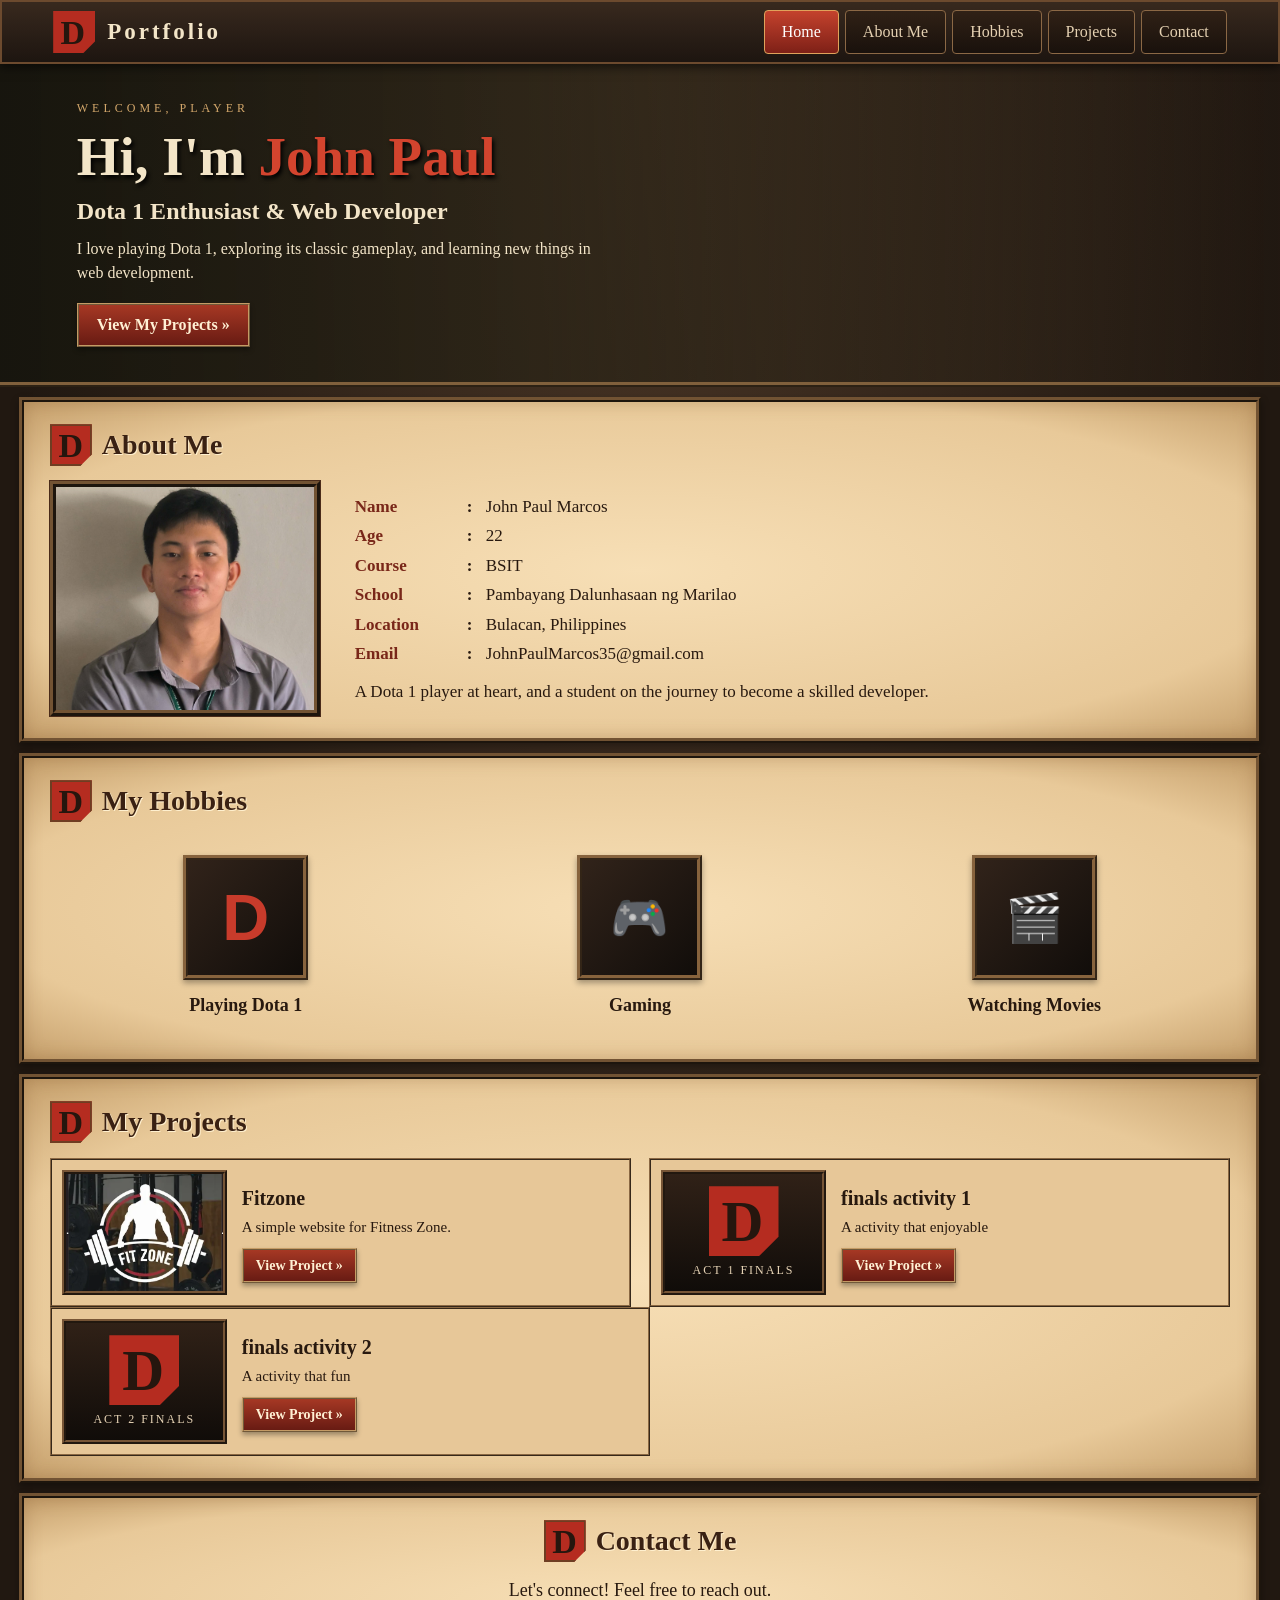
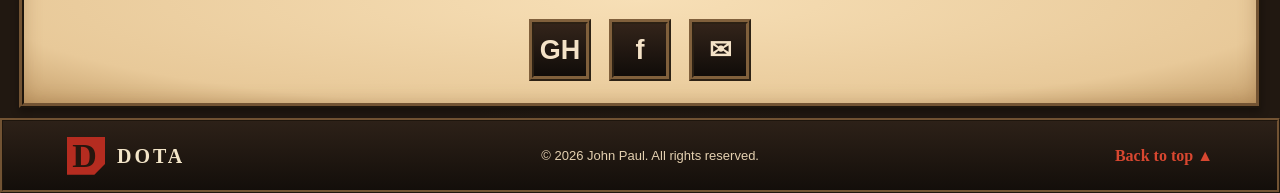
==== index.html @ 321bc125 "Add portfolio and project folders" ====
<!DOCTYPE html>
<html lang="en">
<head>
  <meta charset="UTF-8">
  <meta name="viewport" content="width=device-width, initial-scale=1.0">
  <title>John Paul Portfolio</title>
  <link rel="stylesheet" href="style.css">
  <script src="script.js" defer></script>
</head>
<body>

  <!-- Navigation -->
  <header class="navbar" id="home">
    <a href="#home" class="brand">
      <span class="dota-logo">D</span>
      <span>Portfolio</span>
    </a>

    <button class="menu-toggle" id="menu-toggle"
      aria-label="Open navigation" aria-expanded="false">
      ☰
    </button>

    <nav class="nav-links" id="nav-links">
      <a href="#home" class="active">Home</a>
      <a href="#about">About Me</a>
      <a href="#hobbies">Hobbies</a>
      <a href="#projects">Projects</a>
      <a href="#contact">Contact</a>
    </nav>
  </header>

  <!-- Home -->
  <section class="hero">
    <div class="hero-content">
      <p class="hero-label">WELCOME, PLAYER</p>
      <h1>Hi, I'm <span>John Paul</span></h1>
      <h2>Dota 1 Enthusiast &amp; Web Developer</h2>
      <p>
        I love playing Dota 1, exploring its classic gameplay,
        and learning new things in web development.
      </p>
      <a href="#projects" class="fantasy-button">
        View My Projects »
      </a>
    </div>
  </section>

  <!-- About Me -->
  <section class="about panel" id="about">
    <div class="section-title">
      <span class="title-icon">D</span>
      <h2>About Me</h2>
    </div>

    <div class="about-content">
      <img
        class="profile-photo"
        src="asd.jpg"
        alt="John Paul's profile picture"
        onerror="this.style.display='none';document.getElementById('photo-fallback').style.display='flex'"
      >

      <div class="photo-fallback" id="photo-fallback">
        Add Your Photo
      </div>

      <div class="personal-info">
        <p><strong>Name</strong><span>:</span> John Paul Marcos</p>
        <p><strong>Age</strong><span>:</span> 22</p>
        <p><strong>Course</strong><span>:</span> BSIT</p>
        <p><strong>School</strong><span>:</span>Pambayang Dalunhasaan ng Marilao</p>
        <p><strong>Location</strong><span>:</span> Bulacan, Philippines</p>
        <p><strong>Email</strong><span>:</span>JohnPaulMarcos35@gmail.com</p>

        <p class="about-description">
          A Dota 1 player at heart, and a student on the journey
          to become a skilled developer.
        </p>
      </div>
    </div>
  </section>

  <!-- Hobbies -->
  <section class="hobbies panel" id="hobbies">
    <div class="section-title">
      <span class="title-icon">D</span>
      <h2>My Hobbies</h2>
    </div>

    <div class="hobby-grid">
      <article class="hobby-card">
        <div class="hobby-icon dota-icon">D</div>
        <h3>Playing Dota 1</h3>
      </article>

      <article class="hobby-card">
        <div class="hobby-icon">🎮</div>
        <h3>Gaming</h3>
      </article>

      <article class="hobby-card">
        <div class="hobby-icon">🎬</div>
        <h3>Watching Movies</h3>
      </article>
    </div>
  </section>

  <!-- Projects -->
  <section class="projects panel" id="projects">
    <div class="section-title">
      <span class="title-icon">D</span>
      <h2>My Projects</h2>
    </div>

    <div class="project-grid">
      <article class="project-card">
        <img
          src="proje/Marcos/Screenshot 2026-10-24 061019.png"
          alt="Login System project preview"
          onerror="this.style.display='none';this.nextElementSibling.style.display='flex'"
        >
        <div class="project-placeholder">ACT2</div>

        
<div class="project-details">
  <h3>Fitzone</h3>
  <p>A simple website for Fitness Zone.</p>

  <a
    href="file:///C:/Users/Johpaul/Downloads/Marcos-20261008T155714Z-1-001/Marcos/home.html"
    target="_blank"
    class="project-button"
  >
    View Project »
  </a>
</div>

      </article>

      <article class="project-card">
        <div class="project-art">
          <span class="dota-logo">D</span>
          <span>ACT 1 FINALS</span>
        </div>

        <div class="project-details">
          <h3>finals activity 1</h3>
          <p>A activity that enjoyable</p>
          <a href="file:///F:/portfolio/proje/Marcos_finals_act1/index.html" class="project-button">
            View Project »
          </a>
        </div>
      </article>
    </div>

      <article class="project-card">
        <div class="project-art">
          <span class="dota-logo">D</span>
          <span>ACT 2 FINALS</span>
        </div>

        <div class="project-details">
          <h3>finals activity 2</h3>
          <p>A activity that fun</p>
          <a href="file:///F:/portfolio/proje/MARCOS_FINALS_ACT2-20261008T155934Z-1-001/MARCOS_FINALS_ACT2/index.html" class="project-button">
            View Project »
          </a>
        </div>
      </article>
    </div>
  </section>

  <!-- Contact -->
  <section class="contact panel" id="contact">
    <div class="section-title">
      <span class="title-icon">D</span>
      <h2>Contact Me</h2>
    </div>

    <p>Let's connect! Feel free to reach out.</p>

    <div class="contact-links">
      <a href="https://github.com/" target="_blank"
         rel="noopener noreferrer" aria-label="GitHub">GH</a>

      <a href="https://facebook.com/" target="_blank"
         rel="noopener noreferrer" aria-label="Facebook">f</a>

      <a href="mailto:your-email@gmail.com"
         aria-label="Send email">✉</a>
    </div>
  </section>

  <!-- Footer -->
  <footer class="footer">
    <a href="#home" class="brand">
      <span class="dota-logo">D</span>
      <span>DOTA</span>
    </a>

    <p>© <span id="year"></span> John Paul. All rights reserved.</p>

    <a href="#home" class="back-top">Back to top ▲</a>
  </footer>

</body>
</html>
---- style.css ----
:root {
  --dark: #211811;
  --dark-panel: #302218;
  --parchment: #ead0a0;
  --parchment-light: #f4dfb8;
  --red: #b52c20;
  --red-dark: #792016;
  --text: #28190f;
  --cream-text: #f3e5c8;
}

* {
  margin: 0;
  padding: 0;
  box-sizing: border-box;
  scroll-behavior: smooth;
}

body {
  font-family: Georgia, "Times New Roman", serif;
  color: var(--text);
  background: #211811;
  background-image:
    radial-gradient(ellipse at top, #493525, transparent 70%);
  line-height: 1.5;
}

a {
  color: inherit;
  text-decoration: none;
}

button {
  font: inherit;
}

/* NAVIGATION */

.navbar {
  min-height: 62px;
  padding: 8px 4%;
  display: flex;
  justify-content: space-between;
  align-items: center;
  gap: 20px;
  background: linear-gradient(#38291e, #1d1510);
  border: 2px solid #6c4a2e;
  box-shadow: 0 3px 10px #0009;
  position: sticky;
  top: 0;
  z-index: 100;
}

.brand {
  display: inline-flex;
  align-items: center;
  gap: 12px;
  color: var(--cream-text);
  font-size: 23px;
  letter-spacing: 3px;
  font-weight: bold;
  white-space: nowrap;
}

.dota-logo,
.title-icon {
  width: 42px;
  height: 42px;
  display: inline-flex;
  align-items: center;
  justify-content: center;
  flex-shrink: 0;
  background: var(--red);
  color: #26160e;
  font-size: 34px;
  font-weight: bold;
  clip-path: polygon(0 0, 100% 0, 100% 72%, 72% 100%, 0 100%);
}

.nav-links {
  display: flex;
  gap: 6px;
}

.nav-links a {
  padding: 9px 17px;
  color: #e5d1b2;
  border: 1px solid #8b6845;
  border-radius: 4px;
  background: linear-gradient(#302116, #19110c);
  transition: 0.2s;
}

.nav-links a:hover,
.nav-links a.active {
  color: white;
  background: linear-gradient(#c4422d, #7e2017);
  border-color: #e0a25b;
}

.menu-toggle {
  display: none;
  color: var(--cream-text);
  background: var(--red-dark);
  border: 1px solid #b78c5a;
  padding: 7px 12px;
  border-radius: 4px;
  cursor: pointer;
}

/* HOME BANNER */

.hero {
  min-height: 295px;
  display: flex;
  align-items: center;
  padding: 35px 6%;
  color: var(--cream-text);
  background:
    linear-gradient(90deg, #16150de8 0%, #292316c7 42%, #21181122 100%),
    url("https://cdn.cloudflare.steamstatic.com/steam/apps/570/header.jpg")
    center 40% / cover no-repeat;
  border-bottom: 5px ridge #80603c;
  position: relative;
}

.hero-content {
  max-width: 620px;
}

.hero-label {
  color: #d3a76b;
  font-size: 12px;
  letter-spacing: 4px;
  margin-bottom: 8px;
}

.hero h1 {
  font-size: clamp(36px, 5vw, 55px);
  line-height: 1.15;
  margin-bottom: 5px;
  text-shadow: 2px 3px 4px #000;
}

.hero h1 span {
  color: #d3442e;
}

.hero h2 {
  font-size: clamp(17px, 2.3vw, 24px);
  margin-bottom: 8px;
}

.hero-content > p:not(.hero-label) {
  max-width: 530px;
  font-size: 16px;
  margin-bottom: 18px;
}

.fantasy-button,
.project-button {
  display: inline-block;
  color: #fff0d4;
  background: linear-gradient(#a63824, #681b13);
  border: 2px ridge #c49b65;
  padding: 8px 18px;
  font-weight: bold;
  box-shadow: 0 3px 5px #0005;
  transition: 0.2s;
}

.fantasy-button:hover,
.project-button:hover {
  background: linear-gradient(#ce5032, #8b261a);
  transform: translateY(-2px);
}

/* COMMON PANELS */

.panel {
  margin: 10px 1.5%;
  padding: 22px 2%;
  background:
    radial-gradient(ellipse at center, #f7dfb6 0%, #e8c999 75%, #c6a06c 100%);
  border: 5px ridge #725333;
  box-shadow: inset 0 0 18px #7d542c55, 0 4px 8px #0005;
  position: relative;
  scroll-margin-top: 80px;
}

.section-title {
  display: flex;
  align-items: center;
  gap: 10px;
  margin-bottom: 15px;
}

.title-icon {
  width: 42px;
  height: 42px;
  border: 2px solid #6e3d22;
}

.section-title h2 {
  font-size: 28px;
  color: #3a2113;
  text-shadow: 1px 1px #fff0cf;
}

/* ABOUT ME */

.about-content {
  display: grid;
  grid-template-columns: 270px minmax(0, 1fr);
  align-items: center;
  gap: 35px;
}

.profile-photo,
.photo-fallback {
  width: 100%;
  height: 235px;
  object-fit: cover;
  border: 6px ridge #725333;
  outline: 1px solid #4a2b19;
  background: #3b2b1d;
}

.photo-fallback {
  display: none;
  align-items: center;
  justify-content: center;
  color: var(--cream-text);
  text-align: center;
}

.personal-info {
  min-width: 0;
}

.personal-info > p:not(.about-description) {
  display: grid;
  grid-template-columns: 105px 12px minmax(0, 1fr);
  gap: 7px;
  align-items: start;
  margin-bottom: 4px;
  font-size: 17px;
}

.personal-info strong {
  color: #792719;
}

.personal-info p span {
  font-weight: bold;
}

.personal-info .about-description {
  margin-top: 12px;
  font-size: 17px;
}

/* HOBBIES */

.hobby-grid {
  display: grid;
  grid-template-columns: repeat(3, minmax(0, 1fr));
  gap: 22px;
  padding: 8px 10px;
}

.hobby-card {
  text-align: center;
  padding: 10px;
}

.hobby-icon {
  width: 125px;
  height: 125px;
  max-width: 100%;
  margin: 0 auto 12px;
  display: flex;
  justify-content: center;
  align-items: center;
  background: linear-gradient(135deg, #31231a, #110d0a);
  border: 5px ridge #87633d;
  box-shadow: 0 3px 6px #0005;
  color: #e6d8c5;
  font-family: Arial, sans-serif;
  font-size: 47px;
}

.hobby-icon.dota-icon {
  color: #c83b2b;
  font-size: 65px;
  font-weight: bold;
}

.hobby-card h3 {
  font-size: 18px;
}

/* PROJECTS */

.project-grid {
  display: grid;
  grid-template-columns: repeat(2, minmax(0, 1fr));
  gap: 18px;
}


.project-card {
  display: grid;
  grid-template-columns: 165px minmax(0, 1fr);
  align-items: center;
  gap: 15px;
  padding: 10px;
  border: 2px ridge #8a6843;
  background: #e7c798;

  /* Bawasan ang laki */
  max-width: 600px;
  width: 100%;
}

.project-card > img,
.project-placeholder,
.project-art {
  width: 100%;
  height: 125px;
  object-fit: cover;
  border: 4px ridge #775536;
}

.project-placeholder {
  display: none;
  align-items: center;
  justify-content: center;
  text-align: center;
  background: #35251b;
  color: #e5cba2;
  font-size: 12px;
  font-weight: bold;
}

.project-art {
  display: flex;
  flex-direction: column;
  align-items: center;
  justify-content: center;
  gap: 5px;
  background: linear-gradient(#302117, #100c09);
  color: #e7d4b6;
  font-size: 12px;
  letter-spacing: 2px;
}

.project-art .dota-logo {
  width: 70px;
  height: 70px;
  font-size: 58px;
}

.project-details {
  min-width: 0;
}

.project-details h3 {
  font-size: 20px;
  margin-bottom: 4px;
}

.project-details p {
  font-size: 15px;
  line-height: 1.4;
  margin-bottom: 10px;
}

.project-button {
  padding: 5px 12px;
  font-size: 14px;
}

/* CONTACT */

.contact {
  text-align: center;
}

.contact .section-title {
  justify-content: center;
}

.contact > p {
  font-size: 18px;
  margin-bottom: 15px;
}

.contact-links {
  display: flex;
  justify-content: center;
  gap: 18px;
}

.contact-links a {
  width: 62px;
  height: 62px;
  display: flex;
  justify-content: center;
  align-items: center;
  border: 5px ridge #80603c;
  background: linear-gradient(#33241a, #100c09);
  color: #f4e2c7;
  font-family: Arial, sans-serif;
  font-size: 27px;
  font-weight: bold;
  transition: 0.2s;
}

.contact-links a:hover {
  color: #e14b34;
  transform: translateY(-3px);
}

/* FOOTER */

.footer {
  min-height: 75px;
  padding: 14px 5%;
  display: flex;
  justify-content: space-between;
  align-items: center;
  flex-wrap: wrap;
  gap: 15px;
  background: linear-gradient(#2d2118, #130e0a);
  color: #e4d0b0;
  border: 3px ridge #725333;
}

.footer .brand {
  font-size: 20px;
}

.footer .dota-logo {
  width: 38px;
  height: 38px;
}

.footer p {
  font-family: Arial, sans-serif;
  font-size: 13px;
}

.back-top {
  color: #d84730;
  font-weight: bold;
}

/* TABLET */

@media (max-width: 950px) {
  .navbar {
    padding: 8px 3%;
  }

  .nav-links a {
    padding: 8px 10px;
    font-size: 14px;
  }

  .about-content {
    grid-template-columns: 220px minmax(0, 1fr);
    gap: 22px;
  }

  .project-grid {
    grid-template-columns: 1fr;
  }
}

/* MOBILE */

@media (max-width: 650px) {
  .navbar {
    flex-wrap: wrap;
    padding: 8px 4%;
  }

  .brand {
    font-size: 19px;
  }

  .menu-toggle {
    display: block;
  }

  .nav-links {
    display: none;
    width: 100%;
    flex-direction: column;
    gap: 5px;
    padding-top: 8px;
  }

  .nav-links.open {
    display: flex;
  }

  .nav-links a {
    text-align: center;
    padding: 10px;
  }

  .hero {
    min-height: 330px;
    padding: 35px 6%;
    background-position: 58% center;
  }

  .hero h1 {
    font-size: 37px;
  }

  .hero h2 {
    font-size: 18px;
  }

  .hero-content > p:not(.hero-label) {
    font-size: 14px;
  }

  .panel {
    margin: 8px 2%;
    padding: 17px 4%;
  }

  .section-title h2 {
    font-size: 24px;
  }

  .about-content {
    grid-template-columns: 1fr;
    gap: 18px;
  }

  .profile-photo,
  .photo-fallback {
    max-width: 280px;
    height: 245px;
    margin: auto;
  }

  .personal-info > p:not(.about-description) {
    grid-template-columns: 90px 8px minmax(0, 1fr);
    font-size: 14px;
    gap: 5px;
  }

  .personal-info .about-description {
    font-size: 15px;
  }

  .hobby-grid {
    grid-template-columns: repeat(3, minmax(0, 1fr));
    gap: 5px;
    padding: 0;
  }

  .hobby-icon {
    width: 80px;
    height: 80px;
    font-size: 32px;
  }

  .hobby-icon.dota-icon {
    font-size: 43px;
  }

  .hobby-card h3 {
    font-size: 13px;
    line-height: 1.3;
  }

  .project-card {
    grid-template-columns: 110px minmax(0, 1fr);
    gap: 10px;
    padding: 7px;
  }

  .project-card > img,
  .project-placeholder,
  .project-art {
    height: 110px;
  }

  .project-details h3 {
    font-size: 17px;
  }

  .project-details p {
    font-size: 13px;
  }

  .project-button {
    font-size: 12px;
    padding: 5px 7px;
  }

  .contact > p {
    font-size: 15px;
  }

  .contact-links a {
    width: 52px;
    height: 52px;
  }

  .footer {
    flex-direction: column;
    text-align: center;
  }
}
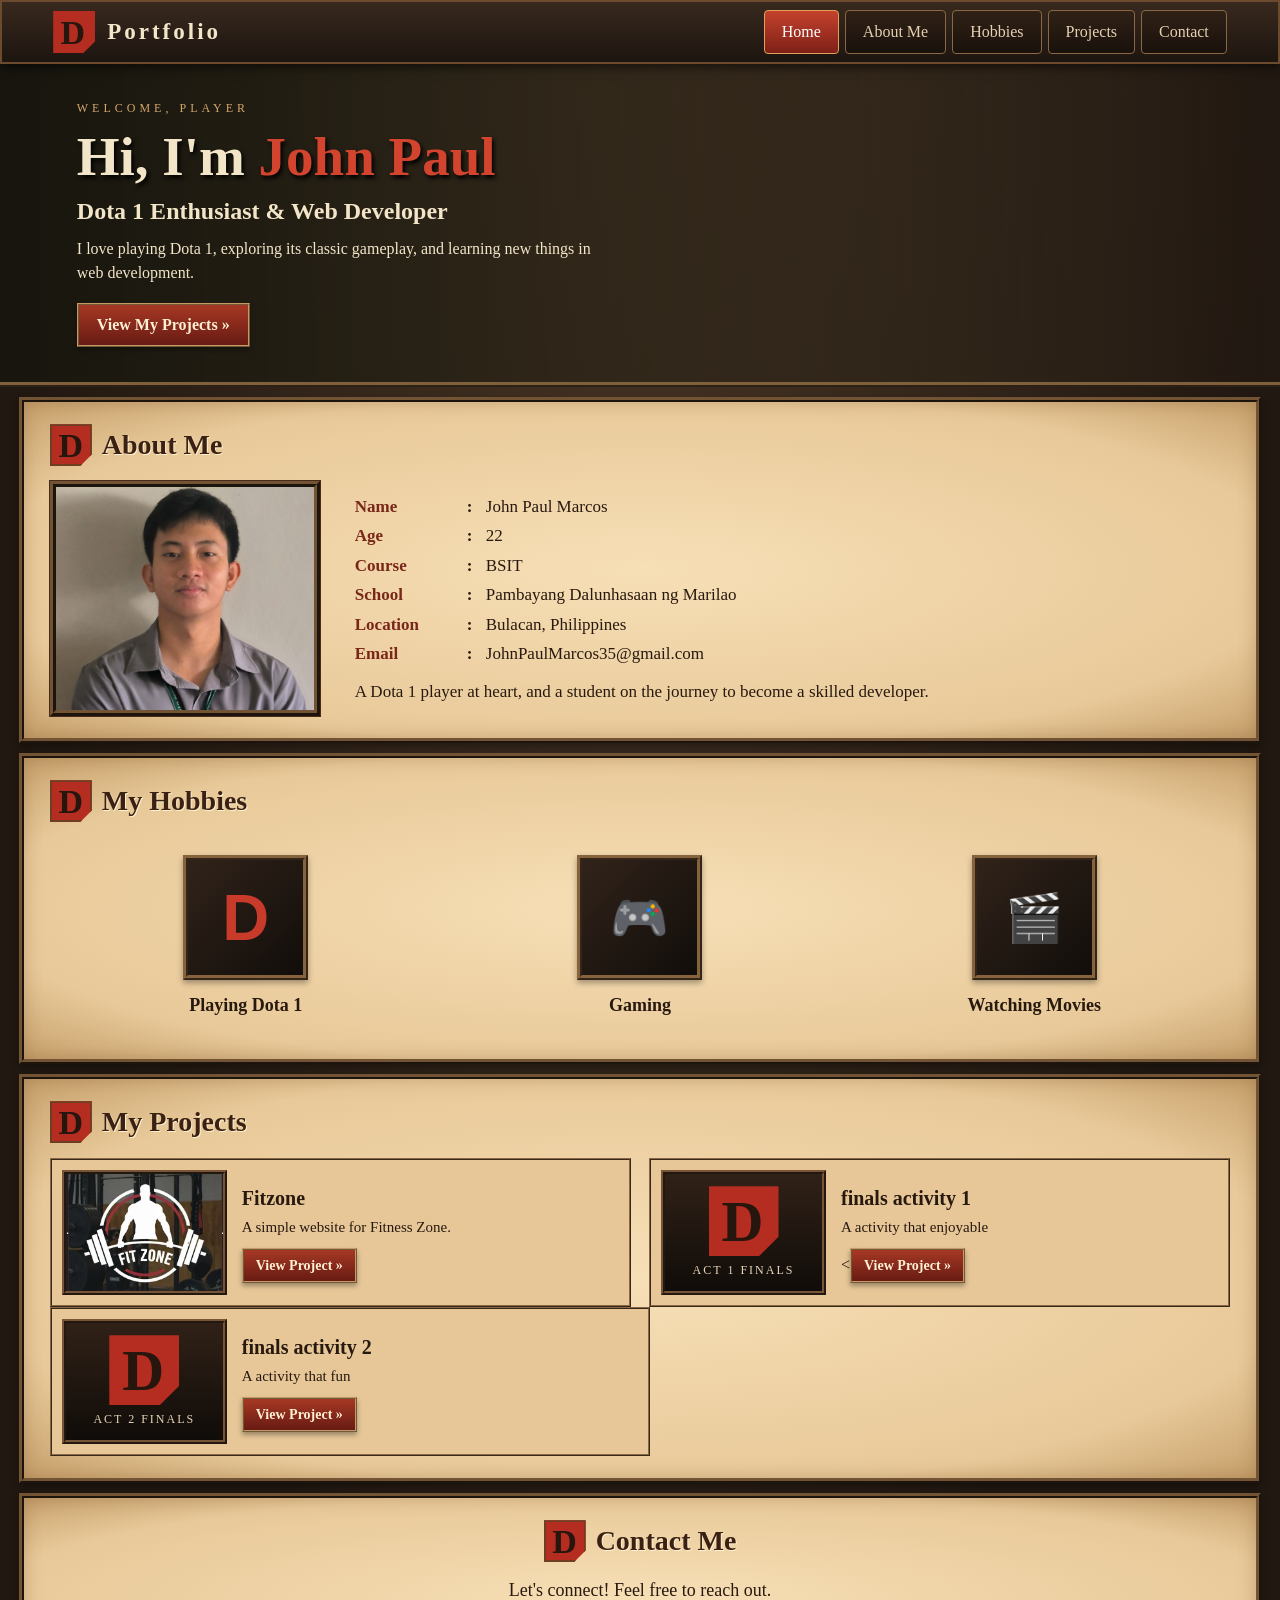
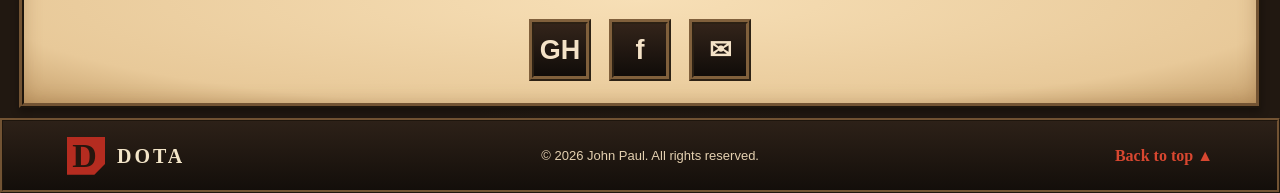
==== commit 6006a031: "Fix project links" ====
--- a/index.html
+++ b/index.html
@@ -129,7 +129,7 @@
   <p>A simple website for Fitness Zone.</p>
 
   <a
-    href="file:///C:/Users/Johpaul/Downloads/Marcos-20261008T155714Z-1-001/Marcos/home.html"
+    href="proje/Marcos/home.html"
     target="_blank"
     class="project-button"
   >
@@ -148,7 +148,7 @@
         <div class="project-details">
           <h3>finals activity 1</h3>
           <p>A activity that enjoyable</p>
-          <a href="file:///F:/portfolio/proje/Marcos_finals_act1/index.html" class="project-button">
+          <<a href="proje/Marcos_finals_act1/index.html" target="_blank" class="project-button">
             View Project »
           </a>
         </div>
@@ -164,7 +164,7 @@
         <div class="project-details">
           <h3>finals activity 2</h3>
           <p>A activity that fun</p>
-          <a href="file:///F:/portfolio/proje/MARCOS_FINALS_ACT2-20261008T155934Z-1-001/MARCOS_FINALS_ACT2/index.html" class="project-button">
+         <a href="proje/MARCOS_FINALS_ACT2-20261008T155934Z-1-001/MARCOS_FINALS_ACT2/index.html" target="_blank" class="project-button">
             View Project »
           </a>
         </div>
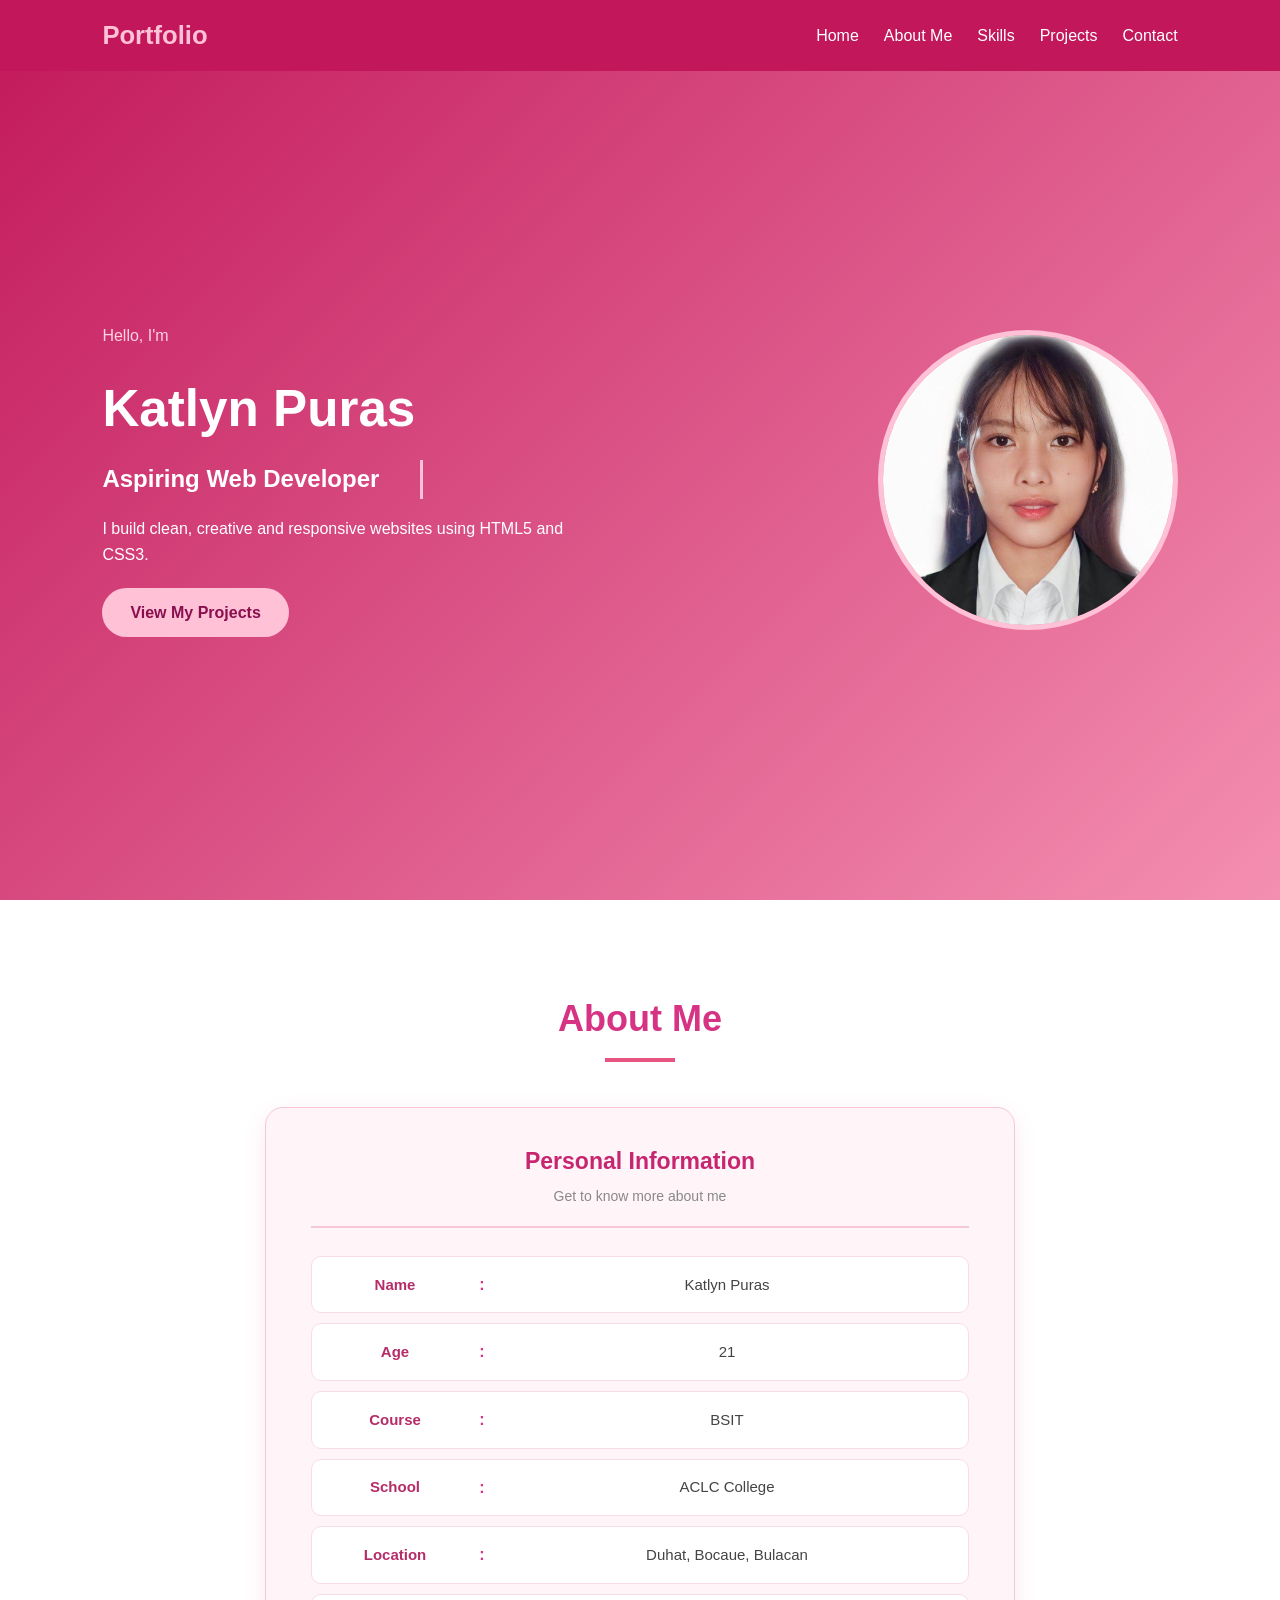
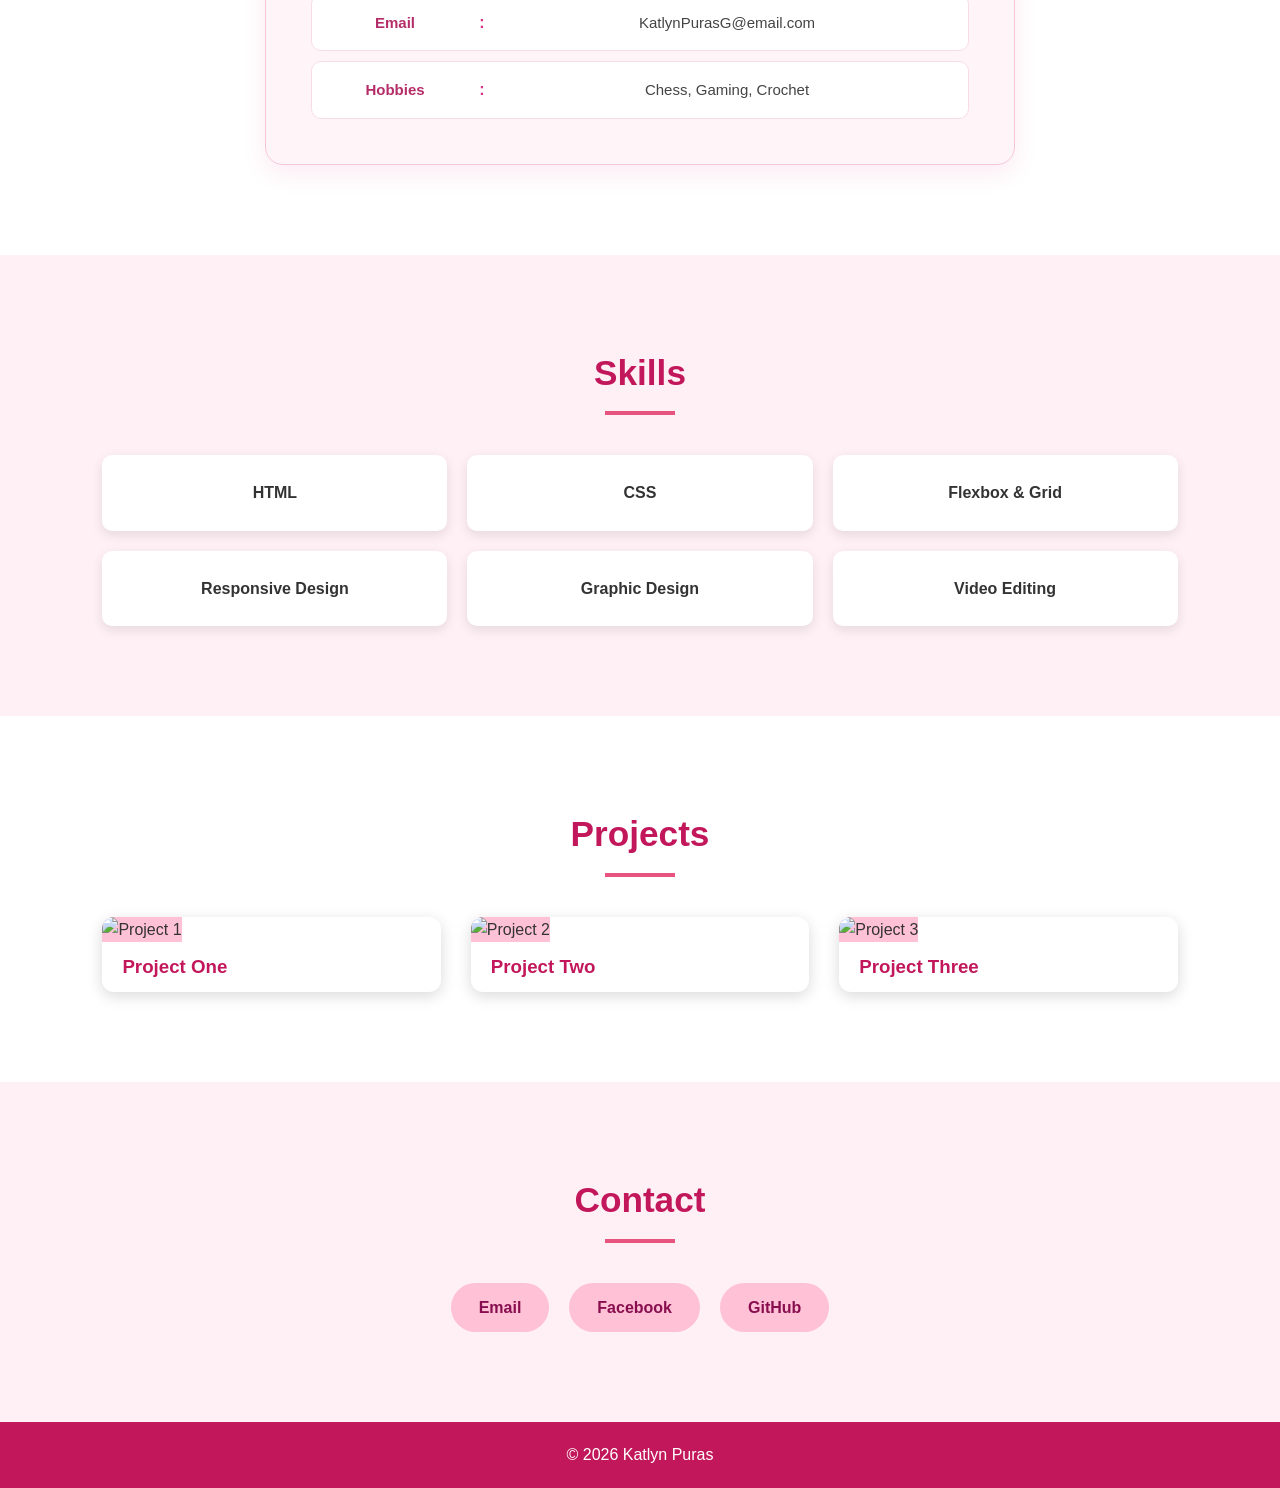
==== commit 08757395: "Update pink portfolio design" ====
--- a/index.html
+++ b/index.html
@@ -1,209 +1,137 @@
-
 <!DOCTYPE html>
 <html lang="en">
 <head>
   <meta charset="UTF-8">
   <meta name="viewport" content="width=device-width, initial-scale=1.0">
-  <title>John Paul Portfolio</title>
+  <title>Katlyn Puras | Portfolio</title>
   <link rel="stylesheet" href="style.css">
-  <script src="script.js" defer></script>
 </head>
 <body>
 
-  <!-- Navigation -->
-  <header class="navbar" id="home">
-    <a href="#home" class="brand">
-      <span class="dota-logo">D</span>
-      <span>Portfolio</span>
-    </a>
-
-    <button class="menu-toggle" id="menu-toggle"
-      aria-label="Open navigation" aria-expanded="false">
-      ☰
-    </button>
-
-    <nav class="nav-links" id="nav-links">
-      <a href="#home" class="active">Home</a>
-      <a href="#about">About Me</a>
-      <a href="#hobbies">Hobbies</a>
-      <a href="#projects">Projects</a>
-      <a href="#contact">Contact</a>
+  <header>
+    <nav class="navbar">
+      <a href="#home" class="logo">Portfolio</a>
+      <ul class="nav-links">
+        <li><a href="#home">Home</a></li>
+        <li><a href="#about">About Me</a></li>
+        <li><a href="#skills">Skills</a></li>
+        <li><a href="#projects">Projects</a></li>
+        <li><a href="#contact">Contact</a></li>
+      </ul>
     </nav>
   </header>
 
-  <!-- Home -->
-  <section class="hero">
-    <div class="hero-content">
-      <p class="hero-label">WELCOME, PLAYER</p>
-      <h1>Hi, I'm <span>John Paul</span></h1>
-      <h2>Dota 1 Enthusiast &amp; Web Developer</h2>
-      <p>
-        I love playing Dota 1, exploring its classic gameplay,
-        and learning new things in web development.
-      </p>
-      <a href="#projects" class="fantasy-button">
-        View My Projects »
-      </a>
+  <section id="home" class="hero">
+    <div class="hero-text">
+      <p class="hello">Hello, I'm</p>
+      <h1>Katlyn Puras</h1>
+      <h2 class="typing">Aspiring Web Developer</h2>
+      <p>I build clean, creative and responsive websites using HTML5 and CSS3.</p>
+      <a href="#projects" class="btn">View My Projects</a>
+    </div>
+    <img src="profile.jpg" alt="Profile photo" class="profile-img">
+  </section>
+
+  
+<section id="about" class="section">
+    <h2 class="title">About Me</h2>
+
+    <div class="about-box">
+
+        <div class="about-header">
+            <h3>Personal Information</h3>
+            <p>Get to know more about me</p>
+        </div>
+
+        <div class="info-row">
+            <strong>Name</strong>
+            <span>:</span>
+            <p>Katlyn Puras</p>
+        </div>
+
+        <div class="info-row">
+            <strong>Age</strong>
+            <span>:</span>
+            <p>21</p>
+        </div>
+
+        <div class="info-row">
+            <strong>Course</strong>
+            <span>:</span>
+            <p>BSIT</p>
+        </div>
+
+        <div class="info-row">
+            <strong>School</strong>
+            <span>:</span>
+            <p>ACLC College</p>
+        </div>
+
+        <div class="info-row">
+            <strong>Location</strong>
+            <span>:</span>
+            <p>Duhat, Bocaue, Bulacan</p>
+        </div>
+
+        <div class="info-row">
+            <strong>Email</strong>
+            <span>:</span>
+            <p>KatlynPurasG@email.com</p>
+        </div>
+
+        <div class="info-row">
+            <strong>Hobbies</strong>
+            <span>:</span>
+            <p>Chess, Gaming, Crochet</p>
+        </div>
+
+    </div>
+</section>
+
+
+  <section id="skills" class="section alt">
+    <h2 class="title">Skills</h2>
+    <div class="skills-grid">
+      <div class="skill">HTML</div>
+      <div class="skill">CSS</div>
+      <div class="skill">Flexbox &amp; Grid</div>
+      <div class="skill">Responsive Design</div>
+      <div class="skill">Graphic Design</div>
+      <div class="skill">Video Editing</div>
     </div>
   </section>
 
-  <!-- About Me -->
-  <section class="about panel" id="about">
-    <div class="section-title">
-      <span class="title-icon">D</span>
-      <h2>About Me</h2>
-    </div>
-
-    <div class="about-content">
-      <img
-        class="profile-photo"
-        src="asd.jpg"
-        alt="John Paul's profile picture"
-        onerror="this.style.display='none';document.getElementById('photo-fallback').style.display='flex'"
-      >
-
-      <div class="photo-fallback" id="photo-fallback">
-        Add Your Photo
-      </div>
-
-      <div class="personal-info">
-        <p><strong>Name</strong><span>:</span> John Paul Marcos</p>
-        <p><strong>Age</strong><span>:</span> 22</p>
-        <p><strong>Course</strong><span>:</span> BSIT</p>
-        <p><strong>School</strong><span>:</span>Pambayang Dalunhasaan ng Marilao</p>
-        <p><strong>Location</strong><span>:</span> Bulacan, Philippines</p>
-        <p><strong>Email</strong><span>:</span>JohnPaulMarcos35@gmail.com</p>
-
-        <p class="about-description">
-          A Dota 1 player at heart, and a student on the journey
-          to become a skilled developer.
-        </p>
-      </div>
-    </div>
-  </section>
-
-  <!-- Hobbies -->
-  <section class="hobbies panel" id="hobbies">
-    <div class="section-title">
-      <span class="title-icon">D</span>
-      <h2>My Hobbies</h2>
-    </div>
-
-    <div class="hobby-grid">
-      <article class="hobby-card">
-        <div class="hobby-icon dota-icon">D</div>
-        <h3>Playing Dota 1</h3>
+  <section id="projects" class="section">
+    <h2 class="title">Projects</h2>
+    <div class="project-grid">
+      <article class="card">
+        <img src="images/project1.jpg" alt="Project 1">
+        <h3>Project One</h3>
+        
       </article>
-
-      <article class="hobby-card">
-        <div class="hobby-icon">🎮</div>
-        <h3>Gaming</h3>
+      <article class="card">
+        <img src="images/project2.jpg" alt="Project 2">
+        <h3>Project Two</h3>
+        
       </article>
-
-      <article class="hobby-card">
-        <div class="hobby-icon">🎬</div>
-        <h3>Watching Movies</h3>
+      <article class="card">
+        <img src="images/project3.jpg" alt="Project 3">
+        <h3>Project Three</h3>
+      
       </article>
     </div>
   </section>
 
-  <!-- Projects -->
-  <section class="projects panel" id="projects">
-    <div class="section-title">
-      <span class="title-icon">D</span>
-      <h2>My Projects</h2>
-    </div>
-
-    <div class="project-grid">
-      <article class="project-card">
-        <img
-          src="proje/Marcos/Screenshot 2026-10-24 061019.png"
-          alt="Login System project preview"
-          onerror="this.style.display='none';this.nextElementSibling.style.display='flex'"
-        >
-        <div class="project-placeholder">ACT2</div>
-
-        
-<div class="project-details">
-  <h3>Fitzone</h3>
-  <p>A simple website for Fitness Zone.</p>
-
-  <a
-    href="proje/Marcos/home.html"
-    target="_blank"
-    class="project-button"
-  >
-    View Project »
-  </a>
-</div>
-
-      </article>
-
-      <article class="project-card">
-        <div class="project-art">
-          <span class="dota-logo">D</span>
-          <span>ACT 1 FINALS</span>
-        </div>
-
-        <div class="project-details">
-          <h3>finals activity 1</h3>
-          <p>A activity that enjoyable</p>
-          <<a href="proje/Marcos_finals_act1/index.html" target="_blank" class="project-button">
-            View Project »
-          </a>
-        </div>
-      </article>
-    </div>
-
-      <article class="project-card">
-        <div class="project-art">
-          <span class="dota-logo">D</span>
-          <span>ACT 2 FINALS</span>
-        </div>
-
-        <div class="project-details">
-          <h3>finals activity 2</h3>
-          <p>A activity that fun</p>
-         <a href="proje/MARCOS_FINALS_ACT2-20261008T155934Z-1-001/MARCOS_FINALS_ACT2/index.html" target="_blank" class="project-button">
-            View Project »
-          </a>
-        </div>
-      </article>
+  <section id="contact" class="section alt">
+    <h2 class="title">Contact</h2>
+    <div class="contact-links">
+      <a href="mailto:katlynpuras143@gmail.com" class="btn">Email</a>
+      <a href="[facebook.com]https://www.facebook.com/KatlynPark13)" class="btn">Facebook</a>
+      <a href="[github.com](https://github.com/yourname)" class="btn">GitHub</a>
     </div>
   </section>
 
-  <!-- Contact -->
-  <section class="contact panel" id="contact">
-    <div class="section-title">
-      <span class="title-icon">D</span>
-      <h2>Contact Me</h2>
-    </div>
-
-    <p>Let's connect! Feel free to reach out.</p>
-
-    <div class="contact-links">
-      <a href="https://github.com/" target="_blank"
-         rel="noopener noreferrer" aria-label="GitHub">GH</a>
-
-      <a href="https://facebook.com/" target="_blank"
-         rel="noopener noreferrer" aria-label="Facebook">f</a>
-
-      <a href="mailto:your-email@gmail.com"
-         aria-label="Send email">✉</a>
-    </div>
-  </section>
-
-  <!-- Footer -->
-  <footer class="footer">
-    <a href="#home" class="brand">
-      <span class="dota-logo">D</span>
-      <span>DOTA</span>
-    </a>
-
-    <p>© <span id="year"></span> John Paul. All rights reserved.</p>
-
-    <a href="#home" class="back-top">Back to top ▲</a>
-  </footer>
-
+  <footer>&copy; 2026 Katlyn Puras</footer>
+<script src="script.js"></script>
 </body>
 </html>
--- a/style.css
+++ b/style.css
@@ -1,623 +1,423 @@
-
-:root {
-  --dark: #211811;
-  --dark-panel: #302218;
-  --parchment: #ead0a0;
-  --parchment-light: #f4dfb8;
-  --red: #b52c20;
-  --red-dark: #792016;
-  --text: #28190f;
-  --cream-text: #f3e5c8;
-}
 
 * {
-  margin: 0;
-  padding: 0;
-  box-sizing: border-box;
-  scroll-behavior: smooth;
+    margin: 0;
+    padding: 0;
+    box-sizing: border-box;
+}
+
+html {
+    scroll-behavior: smooth;
 }
 
 body {
-  font-family: Georgia, "Times New Roman", serif;
-  color: var(--text);
-  background: #211811;
-  background-image:
-    radial-gradient(ellipse at top, #493525, transparent 70%);
-  line-height: 1.5;
-}
-
-a {
-  color: inherit;
-  text-decoration: none;
-}
-
-button {
-  font: inherit;
-}
-
-/* NAVIGATION */
+    font-family: "Segoe UI", Arial, sans-serif;
+    color: #333;
+    line-height: 1.6;
+}
+
+/* ---------- Navigation (Flexbox) ---------- */
+header {
+    position: fixed;
+    top: 0;
+    width: 100%;
+    background: #c2185b;
+    z-index: 10;
+}
 
 .navbar {
-  min-height: 62px;
-  padding: 8px 4%;
-  display: flex;
-  justify-content: space-between;
-  align-items: center;
-  gap: 20px;
-  background: linear-gradient(#38291e, #1d1510);
-  border: 2px solid #6c4a2e;
-  box-shadow: 0 3px 10px #0009;
-  position: sticky;
-  top: 0;
-  z-index: 100;
-}
-
-.brand {
-  display: inline-flex;
-  align-items: center;
-  gap: 12px;
-  color: var(--cream-text);
-  font-size: 23px;
-  letter-spacing: 3px;
-  font-weight: bold;
-  white-space: nowrap;
-}
-
-.dota-logo,
-.title-icon {
-  width: 42px;
-  height: 42px;
-  display: inline-flex;
-  align-items: center;
-  justify-content: center;
-  flex-shrink: 0;
-  background: var(--red);
-  color: #26160e;
-  font-size: 34px;
-  font-weight: bold;
-  clip-path: polygon(0 0, 100% 0, 100% 72%, 72% 100%, 0 100%);
+    display: flex;
+    justify-content: space-between;
+    align-items: center;
+    padding: 15px 8%;
+}
+
+.logo {
+    color: #ffc1d6;
+    font-size: 1.6rem;
+    font-weight: bold;
+    text-decoration: none;
 }
 
 .nav-links {
-  display: flex;
-  gap: 6px;
+    display: flex;
+    gap: 25px;
+    list-style: none;
 }
 
 .nav-links a {
-  padding: 9px 17px;
-  color: #e5d1b2;
-  border: 1px solid #8b6845;
-  border-radius: 4px;
-  background: linear-gradient(#302116, #19110c);
-  transition: 0.2s;
-}
-
-.nav-links a:hover,
-.nav-links a.active {
-  color: white;
-  background: linear-gradient(#c4422d, #7e2017);
-  border-color: #e0a25b;
-}
-
-.menu-toggle {
-  display: none;
-  color: var(--cream-text);
-  background: var(--red-dark);
-  border: 1px solid #b78c5a;
-  padding: 7px 12px;
-  border-radius: 4px;
-  cursor: pointer;
-}
-
-/* HOME BANNER */
-
+    color: #fff;
+    text-decoration: none;
+    padding-bottom: 4px;
+    border-bottom: 2px solid transparent;
+    transition: color .3s, border-color .3s;
+}
+
+.nav-links a:hover {
+    color: #ffc1d6;
+    border-color: #ffc1d6;
+}
+
+/* ---------- Hero (Flexbox) ---------- */
 .hero {
-  min-height: 295px;
-  display: flex;
-  align-items: center;
-  padding: 35px 6%;
-  color: var(--cream-text);
-  background:
-    linear-gradient(90deg, #16150de8 0%, #292316c7 42%, #21181122 100%),
-    url("https://cdn.cloudflare.steamstatic.com/steam/apps/570/header.jpg")
-    center 40% / cover no-repeat;
-  border-bottom: 5px ridge #80603c;
-  position: relative;
-}
-
-.hero-content {
-  max-width: 620px;
-}
-
-.hero-label {
-  color: #d3a76b;
-  font-size: 12px;
-  letter-spacing: 4px;
-  margin-bottom: 8px;
+    min-height: 100vh;
+    display: flex;
+    align-items: center;
+    justify-content: space-between;
+    gap: 40px;
+    padding: 100px 8% 40px;
+    background: linear-gradient(135deg, #c2185b, #f48fb1);
+    color: #fff;
+}
+
+.hello {
+    color: #ffd1e1;
 }
 
 .hero h1 {
-  font-size: clamp(36px, 5vw, 55px);
-  line-height: 1.15;
-  margin-bottom: 5px;
-  text-shadow: 2px 3px 4px #000;
-}
-
-.hero h1 span {
-  color: #d3442e;
-}
-
-.hero h2 {
-  font-size: clamp(17px, 2.3vw, 24px);
-  margin-bottom: 8px;
-}
-
-.hero-content > p:not(.hero-label) {
-  max-width: 530px;
-  font-size: 16px;
-  margin-bottom: 18px;
-}
-
-.fantasy-button,
-.project-button {
-  display: inline-block;
-  color: #fff0d4;
-  background: linear-gradient(#a63824, #681b13);
-  border: 2px ridge #c49b65;
-  padding: 8px 18px;
-  font-weight: bold;
-  box-shadow: 0 3px 5px #0005;
-  transition: 0.2s;
-}
-
-.fantasy-button:hover,
-.project-button:hover {
-  background: linear-gradient(#ce5032, #8b261a);
-  transform: translateY(-2px);
-}
-
-/* COMMON PANELS */
-
-.panel {
-  margin: 10px 1.5%;
-  padding: 22px 2%;
-  background:
-    radial-gradient(ellipse at center, #f7dfb6 0%, #e8c999 75%, #c6a06c 100%);
-  border: 5px ridge #725333;
-  box-shadow: inset 0 0 18px #7d542c55, 0 4px 8px #0005;
-  position: relative;
-  scroll-margin-top: 80px;
-}
-
-.section-title {
-  display: flex;
-  align-items: center;
-  gap: 10px;
-  margin-bottom: 15px;
-}
-
-.title-icon {
-  width: 42px;
-  height: 42px;
-  border: 2px solid #6e3d22;
-}
-
-.section-title h2 {
-  font-size: 28px;
-  color: #3a2113;
-  text-shadow: 1px 1px #fff0cf;
-}
-
-/* ABOUT ME */
-
-.about-content {
-  display: grid;
-  grid-template-columns: 270px minmax(0, 1fr);
-  align-items: center;
-  gap: 35px;
-}
-
-.profile-photo,
-.photo-fallback {
-  width: 100%;
-  height: 235px;
-  object-fit: cover;
-  border: 6px ridge #725333;
-  outline: 1px solid #4a2b19;
-  background: #3b2b1d;
-}
-
-.photo-fallback {
-  display: none;
-  align-items: center;
-  justify-content: center;
-  color: var(--cream-text);
-  text-align: center;
-}
-
-.personal-info {
-  min-width: 0;
-}
-
-.personal-info > p:not(.about-description) {
-  display: grid;
-  grid-template-columns: 105px 12px minmax(0, 1fr);
-  gap: 7px;
-  align-items: start;
-  margin-bottom: 4px;
-  font-size: 17px;
-}
-
-.personal-info strong {
-  color: #792719;
-}
-
-.personal-info p span {
-  font-weight: bold;
-}
-
-.personal-info .about-description {
-  margin-top: 12px;
-  font-size: 17px;
-}
-
-/* HOBBIES */
-
-.hobby-grid {
-  display: grid;
-  grid-template-columns: repeat(3, minmax(0, 1fr));
-  gap: 22px;
-  padding: 8px 10px;
-}
-
-.hobby-card {
-  text-align: center;
-  padding: 10px;
-}
-
-.hobby-icon {
-  width: 125px;
-  height: 125px;
-  max-width: 100%;
-  margin: 0 auto 12px;
-  display: flex;
-  justify-content: center;
-  align-items: center;
-  background: linear-gradient(135deg, #31231a, #110d0a);
-  border: 5px ridge #87633d;
-  box-shadow: 0 3px 6px #0005;
-  color: #e6d8c5;
-  font-family: Arial, sans-serif;
-  font-size: 47px;
-}
-
-.hobby-icon.dota-icon {
-  color: #c83b2b;
-  font-size: 65px;
-  font-weight: bold;
-}
-
-.hobby-card h3 {
-  font-size: 18px;
-}
-
-/* PROJECTS */
-
+    font-size: 3.2rem;
+    animation: fadeUp 1s ease both;
+}
+
+.typing {
+    display: inline-block;
+    overflow: hidden;
+    white-space: nowrap;
+    border-right: 3px solid #ffc1d6;
+    width: 0;
+    animation: typing 3s steps(24) forwards, blink .7s infinite;
+    margin: 10px 0;
+}
+
+.hero-text p {
+    margin-bottom: 20px;
+    max-width: 480px;
+}
+
+.profile-img {
+    width: 300px;
+    height: 300px;
+    object-fit: cover;
+    border-radius: 50%;
+    border: 5px solid #ffc1d6;
+    animation: float 3s ease-in-out infinite;
+}
+
+/* ---------- Buttons ---------- */
+.btn {
+    display: inline-block;
+    background: #ffc1d6;
+    color: #880e4f;
+    padding: 12px 28px;
+    border-radius: 30px;
+    text-decoration: none;
+    font-weight: bold;
+    transition: transform .3s, background .3s, box-shadow .3s;
+}
+
+.btn:hover {
+    transform: scale(1.1) translateY(-3px);
+    background: #ffe0eb;
+    box-shadow: 0 8px 20px rgba(0,0,0,.3);
+}
+
+/* ---------- Sections ---------- */
+.section {
+    padding: 90px 8%;
+}
+
+.alt {
+    background: #fff0f5;
+}
+
+.title {
+    text-align: center;
+    font-size: 2.2rem;
+    margin-bottom: 40px;
+    color: #c2185b;
+}
+
+.title::after {
+    content: "";
+    display: block;
+    width: 70px;
+    height: 4px;
+    background: #e75480;
+    margin: 10px auto 0;
+}
+
+.about-box {
+    max-width: 700px;
+    margin: auto;
+    text-align: center;
+}
+
+.about-box ul {
+    list-style: none;
+    margin-top: 20px;
+}
+
+/* ---------- Skills (Grid) ---------- */
+.skills-grid {
+    display: grid;
+    grid-template-columns: repeat(3, 1fr);
+    gap: 20px;
+}
+
+.skill {
+    background: #fff;
+    padding: 25px;
+    text-align: center;
+    font-weight: bold;
+    border-radius: 10px;
+    box-shadow: 0 4px 12px rgba(0,0,0,.1);
+    transition: transform .3s, background .3s, color .3s;
+}
+
+.skill:hover {
+    transform: rotate(-3deg) scale(1.05);
+    background: #e75480;
+    color: #fff;
+}
+
+/* ---------- Projects (Grid) ---------- */
 .project-grid {
-  display: grid;
-  grid-template-columns: repeat(2, minmax(0, 1fr));
-  gap: 18px;
-}
-
-
-.project-card {
-  display: grid;
-  grid-template-columns: 165px minmax(0, 1fr);
-  align-items: center;
-  gap: 15px;
-  padding: 10px;
-  border: 2px ridge #8a6843;
-  background: #e7c798;
-
-  /* Bawasan ang laki */
-  max-width: 600px;
-  width: 100%;
-}
-
-.project-card > img,
-.project-placeholder,
-.project-art {
-  width: 100%;
-  height: 125px;
-  object-fit: cover;
-  border: 4px ridge #775536;
-}
-
-.project-placeholder {
-  display: none;
-  align-items: center;
-  justify-content: center;
-  text-align: center;
-  background: #35251b;
-  color: #e5cba2;
-  font-size: 12px;
-  font-weight: bold;
-}
-
-.project-art {
-  display: flex;
-  flex-direction: column;
-  align-items: center;
-  justify-content: center;
-  gap: 5px;
-  background: linear-gradient(#302117, #100c09);
-  color: #e7d4b6;
-  font-size: 12px;
-  letter-spacing: 2px;
-}
-
-.project-art .dota-logo {
-  width: 70px;
-  height: 70px;
-  font-size: 58px;
-}
-
-.project-details {
-  min-width: 0;
-}
-
-.project-details h3 {
-  font-size: 20px;
-  margin-bottom: 4px;
-}
-
-.project-details p {
-  font-size: 15px;
-  line-height: 1.4;
-  margin-bottom: 10px;
-}
-
-.project-button {
-  padding: 5px 12px;
-  font-size: 14px;
-}
-
-/* CONTACT */
-
-.contact {
-  text-align: center;
-}
-
-.contact .section-title {
-  justify-content: center;
-}
-
-.contact > p {
-  font-size: 18px;
-  margin-bottom: 15px;
-}
-
+    display: grid;
+    grid-template-columns: repeat(auto-fit, minmax(260px, 1fr));
+    gap: 30px;
+}
+
+.card {
+    background: #fff;
+    border-radius: 12px;
+    overflow: hidden;
+    box-shadow: 0 4px 15px rgba(0,0,0,.15);
+    transition: transform .4s, box-shadow .4s;
+}
+
+.card:hover {
+    transform: translateY(-10px) scale(1.03);
+    box-shadow: 0 12px 25px rgba(194,24,91,.25);
+}
+
+.card img {
+    width: 100%;
+    height: 180px;
+    object-fit: cover;
+    background: #ffc1d6;
+}
+
+.card h3,
+.card p {
+    padding: 10px 20px;
+}
+
+.card h3 {
+    color: #c2185b;
+}
+
+.card p {
+    padding-bottom: 20px;
+}
+
+/* ---------- Contact (Flexbox) ---------- */
 .contact-links {
-  display: flex;
-  justify-content: center;
-  gap: 18px;
-}
-
-.contact-links a {
-  width: 62px;
-  height: 62px;
-  display: flex;
-  justify-content: center;
-  align-items: center;
-  border: 5px ridge #80603c;
-  background: linear-gradient(#33241a, #100c09);
-  color: #f4e2c7;
-  font-family: Arial, sans-serif;
-  font-size: 27px;
-  font-weight: bold;
-  transition: 0.2s;
-}
-
-.contact-links a:hover {
-  color: #e14b34;
-  transform: translateY(-3px);
-}
-
-/* FOOTER */
-
-.footer {
-  min-height: 75px;
-  padding: 14px 5%;
-  display: flex;
-  justify-content: space-between;
-  align-items: center;
-  flex-wrap: wrap;
-  gap: 15px;
-  background: linear-gradient(#2d2118, #130e0a);
-  color: #e4d0b0;
-  border: 3px ridge #725333;
-}
-
-.footer .brand {
-  font-size: 20px;
-}
-
-.footer .dota-logo {
-  width: 38px;
-  height: 38px;
-}
-
-.footer p {
-  font-family: Arial, sans-serif;
-  font-size: 13px;
-}
-
-.back-top {
-  color: #d84730;
-  font-weight: bold;
-}
-
-/* TABLET */
-
-@media (max-width: 950px) {
-  .navbar {
-    padding: 8px 3%;
-  }
-
-  .nav-links a {
-    padding: 8px 10px;
+    display: flex;
+    justify-content: center;
+    flex-wrap: wrap;
+    gap: 20px;
+}
+
+footer {
+    background: #c2185b;
+    color: #fff;
+    text-align: center;
+    padding: 20px;
+}
+
+/* ---------- Keyframes ---------- */
+@keyframes typing {
+    to {
+        width: 24ch;
+    }
+}
+
+@keyframes blink {
+    50% {
+        border-color: transparent;
+    }
+}
+
+@keyframes fadeUp {
+    from {
+        opacity: 0;
+        transform: translateY(30px);
+    }
+
+    to {
+        opacity: 1;
+        transform: none;
+    }
+}
+
+@keyframes float {
+    50% {
+        transform: translateY(-15px);
+    }
+}
+
+/* ---------- Media Queries (Responsive) ---------- */
+@media (max-width: 900px) {
+    .skills-grid {
+        grid-template-columns: repeat(2, 1fr);
+    }
+
+    .hero {
+        flex-direction: column-reverse;
+        text-align: center;
+    }
+
+    .hero-text p {
+        margin-inline: auto;
+    }
+}
+
+@media (max-width: 600px) {
+    .navbar {
+        flex-direction: column;
+        gap: 10px;
+    }
+
+    .nav-links {
+        gap: 12px;
+        flex-wrap: wrap;
+        justify-content: center;
+    }
+
+    .hero {
+        padding-top: 150px;
+    }
+
+    .hero h1 {
+        font-size: 2.2rem;
+    }
+
+    .profile-img {
+        width: 220px;
+        height: 220px;
+    }
+
+    .skills-grid {
+        grid-template-columns: 1fr;
+    }
+}
+
+/* ABOUT SECTION */
+#about {
+    padding: 90px 20px;
+    background: #ffffff;
+}
+
+/* TITLE */
+#about .title {
+    text-align: center;
+    font-size: 36px;
+    color: #d63384;
+    margin-bottom: 45px;
+}
+
+/* INFORMATION CARD */
+.about-box {
+    max-width: 750px;
+    margin: auto;
+    padding: 35px 45px;
+    background: #fff5f8;
+    border: 1px solid #f5c6d8;
+    border-radius: 18px;
+    box-shadow: 0 8px 25px rgba(214, 51, 132, 0.10);
+}
+
+/* CARD HEADER */
+.about-header {
+    text-align: center;
+    margin-bottom: 28px;
+    padding-bottom: 18px;
+    border-bottom: 2px solid #f5c6d8;
+}
+
+.about-header h3 {
+    color: #c72570;
+    font-size: 23px;
+    margin-bottom: 6px;
+}
+
+.about-header p {
+    color: #888;
     font-size: 14px;
-  }
-
-  .about-content {
-    grid-template-columns: 220px minmax(0, 1fr);
-    gap: 22px;
-  }
-
-  .project-grid {
-    grid-template-columns: 1fr;
-  }
-}
-
-/* MOBILE */
-
-@media (max-width: 650px) {
-  .navbar {
-    flex-wrap: wrap;
-    padding: 8px 4%;
-  }
-
-  .brand {
-    font-size: 19px;
-  }
-
-  .menu-toggle {
-    display: block;
-  }
-
-  .nav-links {
-    display: none;
-    width: 100%;
-    flex-direction: column;
-    gap: 5px;
-    padding-top: 8px;
-  }
-
-  .nav-links.open {
-    display: flex;
-  }
-
-  .nav-links a {
-    text-align: center;
-    padding: 10px;
-  }
-
-  .hero {
-    min-height: 330px;
-    padding: 35px 6%;
-    background-position: 58% center;
-  }
-
-  .hero h1 {
-    font-size: 37px;
-  }
-
-  .hero h2 {
-    font-size: 18px;
-  }
-
-  .hero-content > p:not(.hero-label) {
-    font-size: 14px;
-  }
-
-  .panel {
-    margin: 8px 2%;
-    padding: 17px 4%;
-  }
-
-  .section-title h2 {
-    font-size: 24px;
-  }
-
-  .about-content {
-    grid-template-columns: 1fr;
-    gap: 18px;
-  }
-
-  .profile-photo,
-  .photo-fallback {
-    max-width: 280px;
-    height: 245px;
-    margin: auto;
-  }
-
-  .personal-info > p:not(.about-description) {
-    grid-template-columns: 90px 8px minmax(0, 1fr);
-    font-size: 14px;
-    gap: 5px;
-  }
-
-  .personal-info .about-description {
+    margin: 0;
+}
+
+/* INFORMATION ROWS */
+.info-row {
+    display: grid;
+    grid-template-columns: 130px 20px minmax(0, 1fr);
+    align-items: center;
+    gap: 12px;
+
+    padding: 15px 18px;
+    margin-bottom: 10px;
+
+    background: #ffffff;
+    border: 1px solid #f8dce7;
+    border-radius: 10px;
+
+    transition: 0.3s ease;
+}
+
+.info-row:hover {
+    background: #ffeaf2;
+    transform: translateX(5px);
+}
+
+.info-row strong {
+    color: #b52d68;
     font-size: 15px;
-  }
-
-  .hobby-grid {
-    grid-template-columns: repeat(3, minmax(0, 1fr));
-    gap: 5px;
-    padding: 0;
-  }
-
-  .hobby-icon {
-    width: 80px;
-    height: 80px;
-    font-size: 32px;
-  }
-
-  .hobby-icon.dota-icon {
-    font-size: 43px;
-  }
-
-  .hobby-card h3 {
-    font-size: 13px;
-    line-height: 1.3;
-  }
-
-  .project-card {
-    grid-template-columns: 110px minmax(0, 1fr);
-    gap: 10px;
-    padding: 7px;
-  }
-
-  .project-card > img,
-  .project-placeholder,
-  .project-art {
-    height: 110px;
-  }
-
-  .project-details h3 {
-    font-size: 17px;
-  }
-
-  .project-details p {
-    font-size: 13px;
-  }
-
-  .project-button {
-    font-size: 12px;
-    padding: 5px 7px;
-  }
-
-  .contact > p {
+}
+
+.info-row span {
+    color: #d63384;
+    font-weight: bold;
+    text-align: center;
+}
+
+.info-row p {
+    color: #444;
     font-size: 15px;
-  }
-
-  .contact-links a {
-    width: 52px;
-    height: 52px;
-  }
-
-  .footer {
-    flex-direction: column;
-    text-align: center;
-  }
-}
+    margin: 0;
+    overflow-wrap: anywhere;
+}
+
+/* MOBILE RESPONSIVE */
+@media (max-width: 600px) {
+    #about {
+        padding: 60px 15px;
+    }
+
+    .about-box {
+        padding: 25px 15px;
+    }
+
+    .info-row {
+        grid-template-columns: 85px 12px minmax(0, 1fr);
+        gap: 6px;
+        padding: 13px 10px;
+    }
+
+    .info-row strong,
+    .info-row p {
+        font-size: 13px;
+    }
+
+    .about-header h3 {
+        font-size: 20px;
+    }
+}
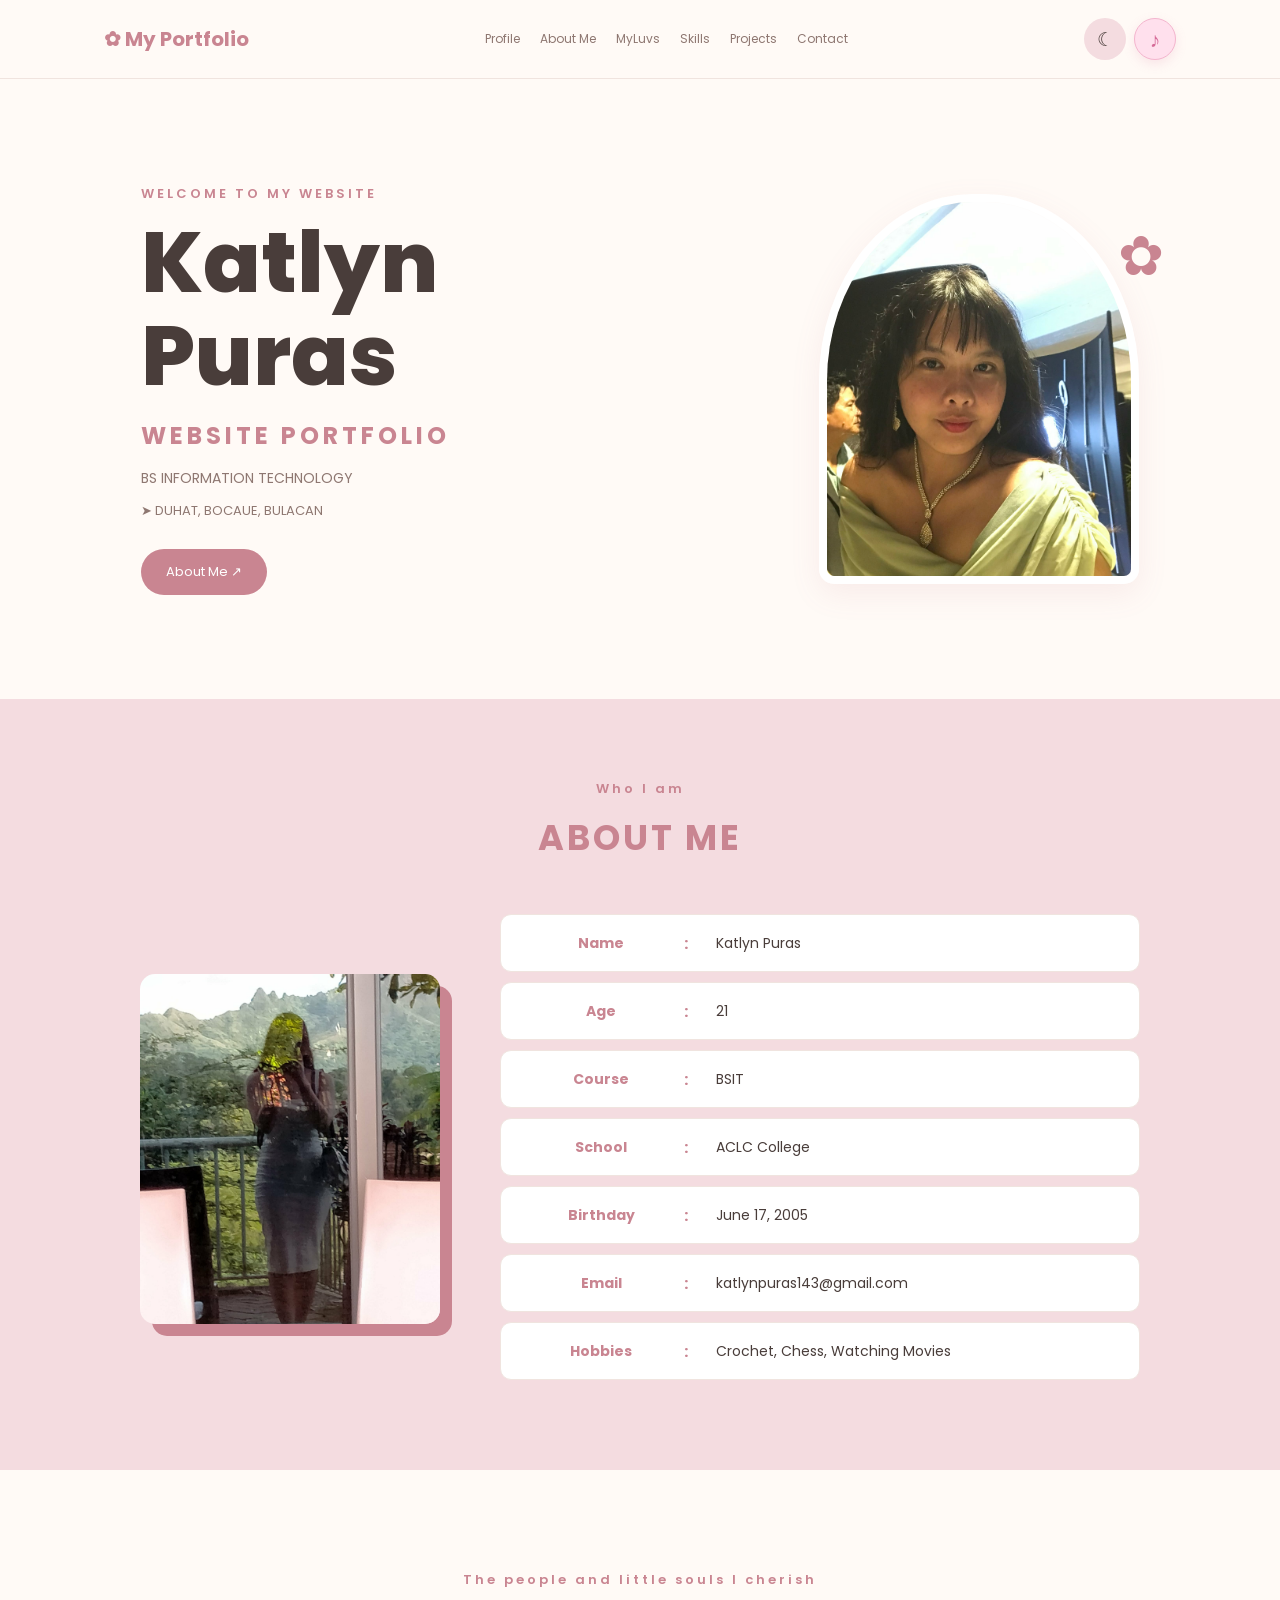
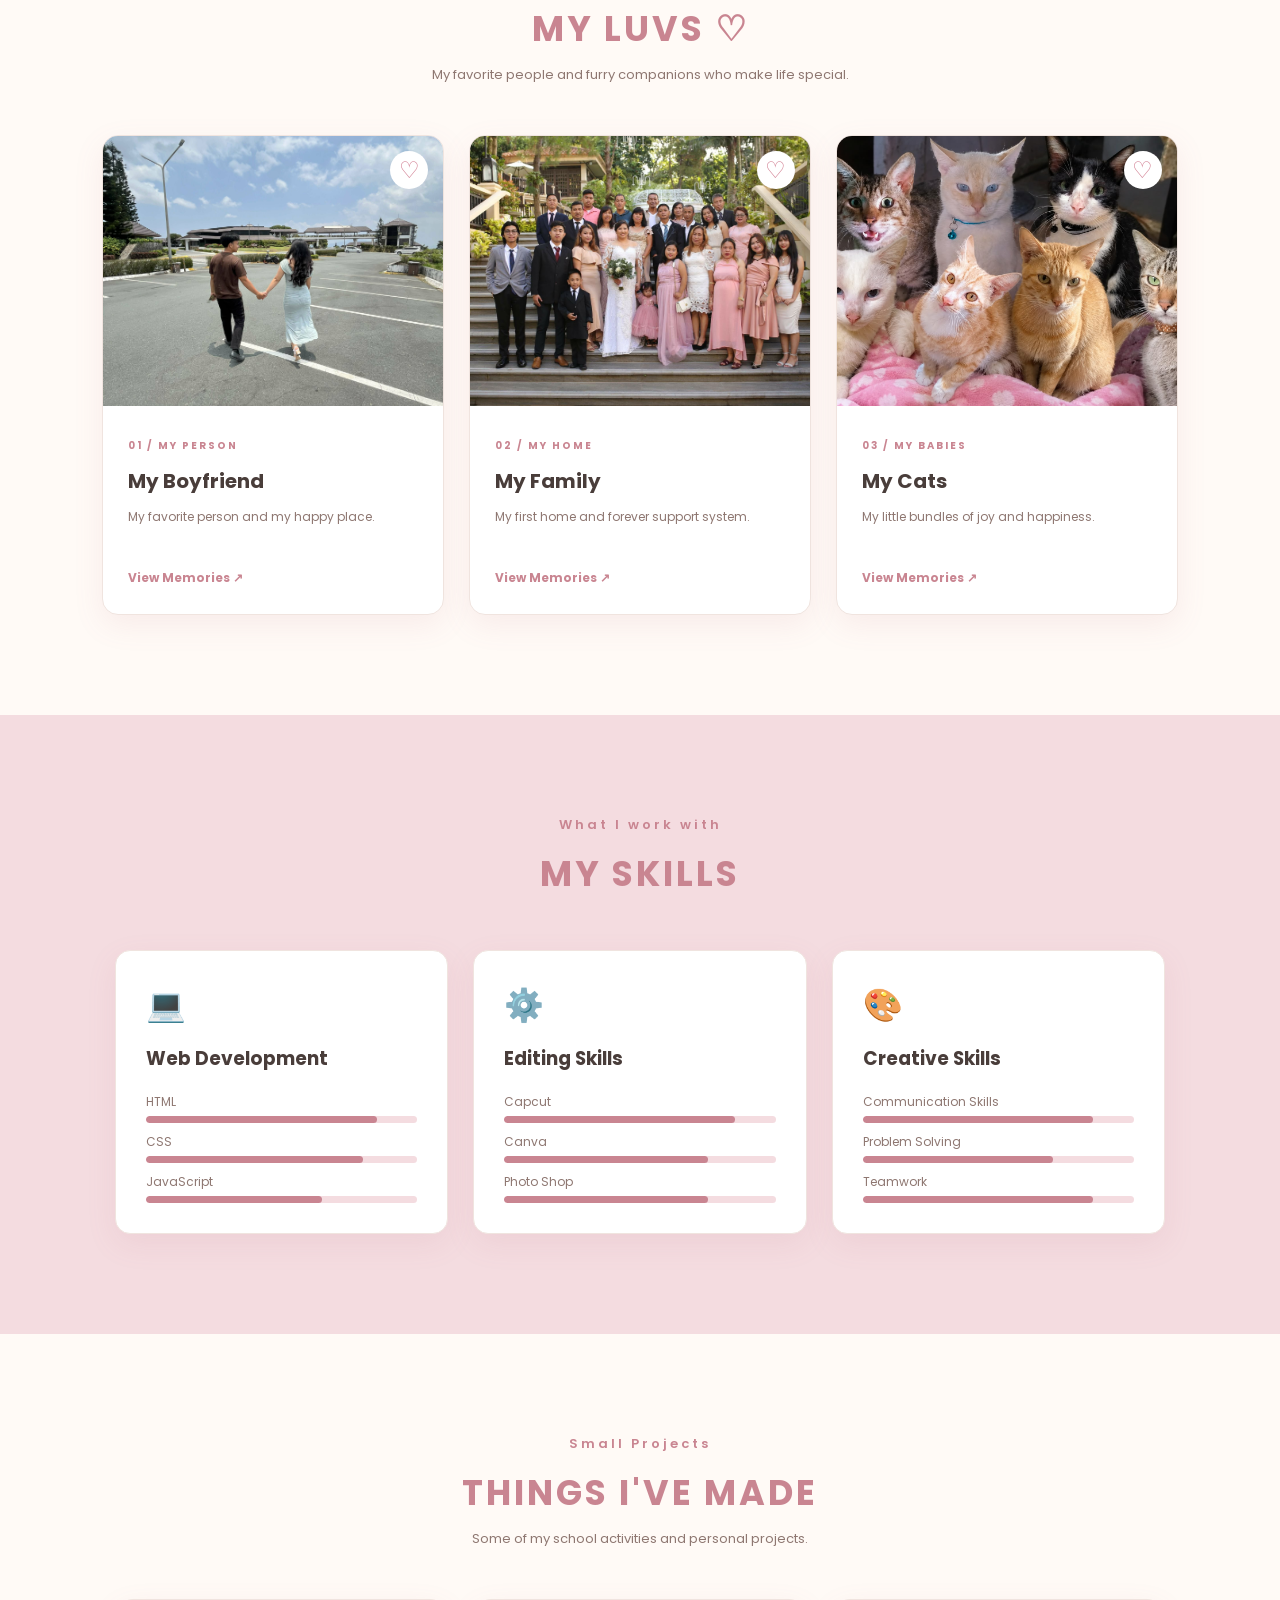
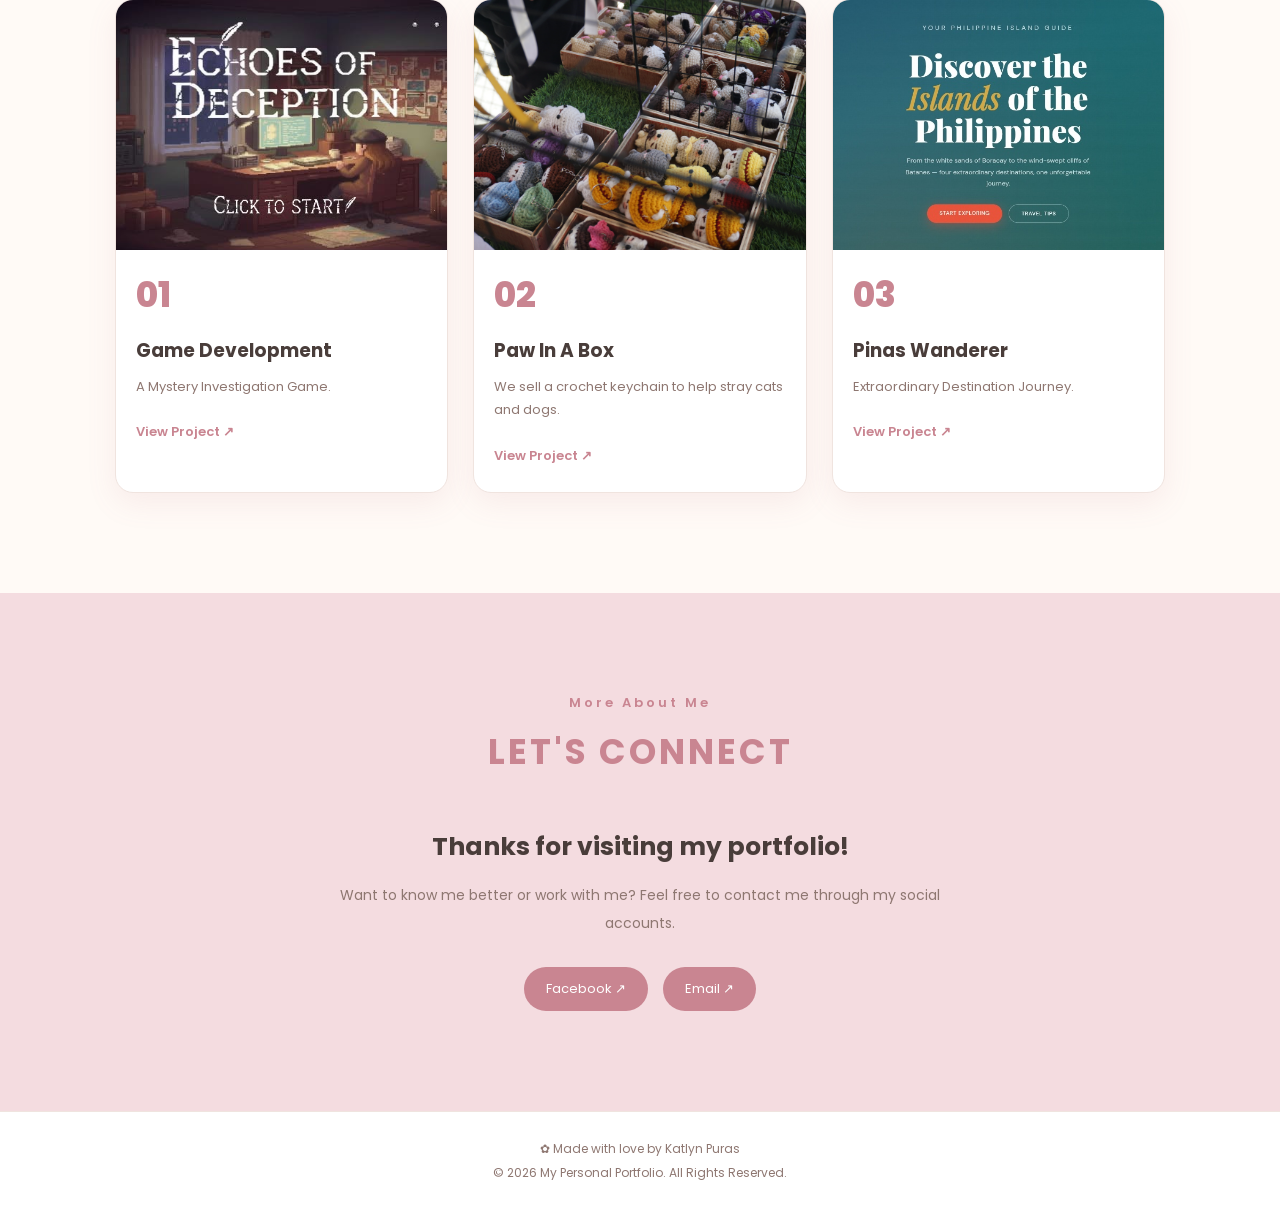
==== commit 87bce43d: "Update portfolio with sakura animation" ====
--- a/index.html
+++ b/index.html
@@ -1,137 +1,542 @@
+
 <!DOCTYPE html>
 <html lang="en">
+
 <head>
-  <meta charset="UTF-8">
-  <meta name="viewport" content="width=device-width, initial-scale=1.0">
-  <title>Katlyn Puras | Portfolio</title>
-  <link rel="stylesheet" href="style.css">
+    <meta charset="UTF-8">
+    <meta name="viewport" content="width=device-width, initial-scale=1.0">
+
+    <title>Katlyn Puras | My Portfolio</title>
+
+    <link rel="stylesheet" href="style.css">
+
+    <link rel="preconnect" href="https://fonts.googleapis.com">
+    <link rel="preconnect" href="https://fonts.gstatic.com" crossorigin>
+
+    <link href="https://fonts.googleapis.com/css2?family=Poppins:wght@300;400;500;600;700;800&display=swap" rel="stylesheet">
 </head>
+
 <body>
 
-  <header>
+<!-- Falling flowers -->
+<div id="flower-container" aria-hidden="true"></div>
+                                                        
+<!-- ================= NAVBAR ================= -->
+
+<header>
     <nav class="navbar">
-      <a href="#home" class="logo">Portfolio</a>
-      <ul class="nav-links">
-        <li><a href="#home">Home</a></li>
-        <li><a href="#about">About Me</a></li>
-        <li><a href="#skills">Skills</a></li>
-        <li><a href="#projects">Projects</a></li>
-        <li><a href="#contact">Contact</a></li>
-      </ul>
+
+        <a href="#home" class="logo">✿ My Portfolio</a>
+
+        <div class="nav-links" id="navLinks">
+            <a href="#home">Profile</a>
+            <a href="#about">About Me</a>
+            <a href="#myluvs">MyLuvs</a>
+            <a href="#skills">Skills</a>
+            <a href="#projects">Projects</a>
+            <a href="#contact">Contact</a>
+        </div>
+
+        
+<div class="nav-buttons">
+    <button id="themeToggle" class="theme-btn" aria-label="Toggle dark mode">☾</button>
+    <button id="soundToggle" class="theme-btn" aria-label="Toggle background music">♫</button>
+    <button id="menuToggle" class="menu-btn">☰</button>
+</div>
+
+
     </nav>
-  </header>
-
-  <section id="home" class="hero">
-    <div class="hero-text">
-      <p class="hello">Hello, I'm</p>
-      <h1>Katlyn Puras</h1>
-      <h2 class="typing">Aspiring Web Developer</h2>
-      <p>I build clean, creative and responsive websites using HTML5 and CSS3.</p>
-      <a href="#projects" class="btn">View My Projects</a>
-    </div>
-    <img src="profile.jpg" alt="Profile photo" class="profile-img">
-  </section>
-
-  
-<section id="about" class="section">
-    <h2 class="title">About Me</h2>
-
-    <div class="about-box">
-
-        <div class="about-header">
-            <h3>Personal Information</h3>
-            <p>Get to know more about me</p>
-        </div>
-
-        <div class="info-row">
-            <strong>Name</strong>
-            <span>:</span>
-            <p>Katlyn Puras</p>
-        </div>
-
-        <div class="info-row">
-            <strong>Age</strong>
-            <span>:</span>
-            <p>21</p>
-        </div>
-
-        <div class="info-row">
-            <strong>Course</strong>
-            <span>:</span>
-            <p>BSIT</p>
-        </div>
-
-        <div class="info-row">
-            <strong>School</strong>
-            <span>:</span>
-            <p>ACLC College</p>
-        </div>
-
-        <div class="info-row">
-            <strong>Location</strong>
-            <span>:</span>
-            <p>Duhat, Bocaue, Bulacan</p>
-        </div>
-
-        <div class="info-row">
-            <strong>Email</strong>
-            <span>:</span>
-            <p>KatlynPurasG@email.com</p>
-        </div>
-
-        <div class="info-row">
-            <strong>Hobbies</strong>
-            <span>:</span>
-            <p>Chess, Gaming, Crochet</p>
-        </div>
-
-    </div>
+</header>
+
+
+<main>
+
+<!-- ================= HOME ================= -->
+
+<section class="hero section" id="home">
+
+    <div class="hero-content">
+
+        <p class="small-title">WELCOME TO MY WEBSITE</p>
+
+        <h1>Katlyn Puras</h1>
+
+        <h2>WEBSITE PORTFOLIO</h2>
+
+        <p class="course">BS INFORMATION TECHNOLOGY</p>
+
+        <p class="location">➤ DUHAT, BOCAUE, BULACAN</p>
+
+        <a href="#about" class="main-btn">About Me ↗</a>
+
+    </div>
+
+    <div class="hero-image">
+
+        <img src="KATH.jpg" alt="My Profile Picture">
+
+        <div class="image-decoration">✿</div>
+
+    </div>
+
 </section>
 
 
-  <section id="skills" class="section alt">
-    <h2 class="title">Skills</h2>
+
+<!-- ABOUT ME -->
+<section class="section about" id="about">
+
+    <div class="section-heading">
+        <p>Who I am</p>
+        <h2>ABOUT ME</h2>
+    </div>
+
+    <div class="about-content">
+
+        <!-- PROFILE PICTURE - LEFT SIDE -->
+        <div class="about-image">
+            <img src="me.jpg" alt="Katlyn Puras">
+        </div>
+
+        <!-- PERSONAL INFORMATION - RIGHT SIDE -->
+        <div class="about-info">
+
+            <div class="info-row">
+                <span class="info-label">Name</span>
+                <span class="info-colon">:</span>
+                <span class="info-value">Katlyn Puras</span>
+            </div>
+
+            <div class="info-row">
+                <span class="info-label">Age</span>
+                <span class="info-colon">:</span>
+                <span class="info-value">21</span>
+            </div>
+
+            <div class="info-row">
+                <span class="info-label">Course</span>
+                <span class="info-colon">:</span>
+                <span class="info-value">BSIT</span>
+            </div>
+
+            <div class="info-row">
+                <span class="info-label">School</span>
+                <span class="info-colon">:</span>
+                <span class="info-value">ACLC College</span>
+            </div>
+
+            <div class="info-row">
+                <span class="info-label">Birthday</span>
+                <span class="info-colon">:</span>
+                <span class="info-value">June 17, 2005</span>
+            </div>
+
+            <div class="info-row">
+                <span class="info-label">Email</span>
+                <span class="info-colon">:</span>
+                <span class="info-value">katlynpuras143@gmail.com</span>
+            </div>
+
+            <div class="info-row">
+                <span class="info-label">Hobbies</span>
+                <span class="info-colon">:</span>
+                <span class="info-value">Crochet, Chess, Watching Movies</span>
+            </div>
+
+        </div>
+
+    </div>
+
+</section>
+
+
+<!-- ================= MY LUVS ================= -->
+
+<section class="section myluvs" id="myluvs">
+
+    <div class="section-heading">
+
+        <p>The people and little souls I cherish</p>
+
+        <h2>MY LUVS ♡</h2>
+
+        <p>My favorite people and furry companions who make life special.</p>
+
+    </div>
+
+    <div class="luvs-container">
+
+        <!-- BOYFRIEND -->
+
+        <div class="luv-card" data-love="boyfriend" tabindex="0" role="button">
+
+            <div class="luv-image">
+
+                <img src="bf.jpg" alt="My Boyfriend">
+
+                <span class="luv-heart">♡</span>
+
+            </div>
+
+            <div class="luv-info">
+
+                <span class="luv-number">01 / MY PERSON</span>
+
+                <h3>My Boyfriend</h3>
+
+                <p>My favorite person and my happy place.</p>
+
+                <span class="view-more">View Memories ↗</span>
+
+            </div>
+
+        </div>
+
+
+        <!-- FAMILY -->
+
+        <div class="luv-card" data-love="family" tabindex="0" role="button">
+
+            <div class="luv-image">
+
+                <img src="fam.jpg" alt="My Family">
+
+                <span class="luv-heart">♡</span>
+
+            </div>
+
+            <div class="luv-info">
+
+                <span class="luv-number">02 / MY HOME</span>
+
+                <h3>My Family</h3>
+
+                <p>My first home and forever support system.</p>
+
+                <span class="view-more">View Memories ↗</span>
+
+            </div>
+
+        </div>
+
+
+        <!-- CATS -->
+
+        <div class="luv-card" data-love="cats" tabindex="0" role="button">
+
+            <div class="luv-image">
+
+                <img src="cats.jpg" alt="My Cats">
+
+                <span class="luv-heart">♡</span>
+
+            </div>
+
+            <div class="luv-info">
+
+                <span class="luv-number">03 / MY BABIES</span>
+
+                <h3>My Cats</h3>
+
+                <p>My little bundles of joy and happiness.</p>
+
+                <span class="view-more">View Memories ↗</span>
+
+            </div>
+
+        </div>
+
+    </div>
+
+</section>
+
+
+<!-- ================= MY LUVS MODAL ================= -->
+
+<div class="luv-modal" id="luvModal">
+
+    <div class="luv-modal-content">
+
+        <button class="luv-close" id="luvClose" aria-label="Close">
+            &times;
+        </button>
+
+        <div class="modal-gallery">
+
+            <div class="main-photo">
+
+                <img id="modalMainImage" src="" alt="Memory photo">
+
+            </div>
+
+            <div class="photo-thumbnails" id="photoThumbnails">
+
+            </div>
+
+        </div>
+
+
+        <div class="modal-details">
+
+            <span class="modal-label" id="modalLabel"></span>
+
+            <h2 id="modalTitle"></h2>
+
+            <p class="modal-description" id="modalDescription"></p>
+
+            <div class="modal-divider"></div>
+
+            <h3>Little Details ♡</h3>
+
+            <div class="details-list" id="modalDetails">
+
+            </div>
+
+            <div class="modal-note">
+
+                <span>♡</span>
+
+                <p id="modalNote"></p>
+
+            </div>
+
+        </div>
+
+    </div>
+
+</div>
+
+
+<!-- ================= SKILLS ================= -->
+
+<section class="section skills" id="skills">
+
+    <div class="section-heading">
+
+        <p>What I work with</p>
+
+        <h2>MY SKILLS</h2>
+
+    </div>
+
     <div class="skills-grid">
-      <div class="skill">HTML</div>
-      <div class="skill">CSS</div>
-      <div class="skill">Flexbox &amp; Grid</div>
-      <div class="skill">Responsive Design</div>
-      <div class="skill">Graphic Design</div>
-      <div class="skill">Video Editing</div>
-    </div>
-  </section>
-
-  <section id="projects" class="section">
-    <h2 class="title">Projects</h2>
-    <div class="project-grid">
-      <article class="card">
-        <img src="images/project1.jpg" alt="Project 1">
-        <h3>Project One</h3>
-        
-      </article>
-      <article class="card">
-        <img src="images/project2.jpg" alt="Project 2">
-        <h3>Project Two</h3>
-        
-      </article>
-      <article class="card">
-        <img src="images/project3.jpg" alt="Project 3">
-        <h3>Project Three</h3>
-      
-      </article>
-    </div>
-  </section>
-
-  <section id="contact" class="section alt">
-    <h2 class="title">Contact</h2>
-    <div class="contact-links">
-      <a href="mailto:katlynpuras143@gmail.com" class="btn">Email</a>
-      <a href="[facebook.com]https://www.facebook.com/KatlynPark13)" class="btn">Facebook</a>
-      <a href="[github.com](https://github.com/yourname)" class="btn">GitHub</a>
-    </div>
-  </section>
-
-  <footer>&copy; 2026 Katlyn Puras</footer>
+
+
+        <!-- WEB DEVELOPMENT -->
+
+        <div class="skill-card">
+
+            <span>💻</span>
+
+            <h3>Web Development</h3>
+
+            <p>HTML</p>
+
+            <div class="progress">
+                <span style="width:85%"></span>
+            </div>
+
+            <p>CSS</p>
+
+            <div class="progress">
+                <span style="width:80%"></span>
+            </div>
+
+            <p>JavaScript</p>
+
+            <div class="progress">
+                <span style="width:65%"></span>
+            </div>
+
+        </div>
+
+
+        <!-- TOOLS -->
+
+        <div class="skill-card">
+
+            <span>⚙️</span>
+
+            <h3>Editing Skills</h3>
+
+            <p>Capcut</p>
+
+            <div class="progress">
+                <span style="width:85%"></span>
+            </div>
+
+            <p>Canva</p>
+
+            <div class="progress">
+                <span style="width:75%"></span>
+            </div>
+
+            <p>Photo Shop</p>
+
+            <div class="progress">
+                <span style="width:75%"></span>
+            </div>
+
+        </div>
+
+
+        <!-- CREATIVE SKILLS -->
+
+        <div class="skill-card">
+
+            <span>🎨</span>
+
+            <h3>Creative Skills</h3>
+
+            <p>Communication Skills</p>
+
+            <div class="progress">
+                <span style="width:85%"></span>
+            </div>
+
+            <p>Problem Solving</p>
+
+            <div class="progress">
+                <span style="width:70%"></span>
+            </div>
+
+            <p>Teamwork</p>
+
+            <div class="progress">
+                <span style="width:85%"></span>
+            </div>
+
+        </div>
+
+    </div>
+
+</section>
+
+                                                                                 
+
+<!-- ================= PROJECTS ================= -->
+
+<section class="section projects" id="projects">
+
+    <div class="section-heading">
+
+        <p>Small Projects</p>
+
+        <h2>THINGS I'VE MADE</h2>
+
+        <p>Some of my school activities and personal projects.</p>
+
+    </div>
+
+
+    <div class="projects-grid">
+
+
+        <div class="project-card">
+
+            <img src="game.jpg" alt="My games">
+
+            <div class="project-icon">01</div>
+
+            <h3>Game Development</h3>
+
+            <p>A Mystery Investigation Game.</p>
+
+            <a href="#" target="_blank">View Project ↗</a>
+
+        </div>
+
+
+        <div class="project-card">
+            <img src="paw.jpg" alt="My paws">
+
+            <div class="project-icon">02</div>
+
+            <h3>Paw In A Box</h3>
+
+            <p>We sell a crochet keychain to help stray cats and dogs.</p>
+
+            <a href="#" target="_blank">View Project ↗</a>
+
+        </div>
+                                                                
+       
+        <div class="project-card">                                     
+            <img src="Pinas.jpg  " alt="My Pinas">                              
+
+            <div class="project-icon">03</div>
+
+            <h3>Pinas Wanderer</h3>
+
+            <p>Extraordinary Destination Journey.</p>
+
+            <a href="#" target="_blank">View Project ↗</a>
+
+        </div>
+
+    </div>
+
+</section>
+
+
+<!-- ================= CONTACT ================= -->
+
+<section class="section contact" id="contact">
+
+    <div class="section-heading">
+                                                                                       
+        <p>More About Me</p>
+
+        <h2>LET'S CONNECT</h2>
+
+    </div>
+
+
+    <div class="contact-content">
+
+        <h3>Thanks for visiting my portfolio!</h3>
+
+        <p>
+            Want to know me better or work with me?
+            Feel free to contact me through my social accounts.
+        </p>
+
+
+        <div class="social-links">
+
+            <a href="https://www.facebook.com/share/1CVSFFQZqW/" target="_blank">
+                Facebook ↗
+            </a>
+
+            <a href="https://Email:katlynpuras143@gmail.com/"target="_blank">
+                Email ↗
+            </a>
+
+        </div>
+
+    </div>
+
+</section>
+
+</main>
+
+
+<!-- ================= FOOTER ================= -->
+
+<footer>
+
+    <p>✿ Made with love by Katlyn Puras</p>
+
+    <p>© 2026 My Personal Portfolio. All Rights Reserved.</p>
+
+</footer>
+
+
+<!-- JAVASCRIPT -->
+
+<audio id="bgMusic" src="DAWN _ SOFT PIANO _ Luke Faulkner.mp3" loop></audio>
+
 <script src="script.js"></script>
+
 </body>
 </html>
--- a/style.css
+++ b/style.css
@@ -1,423 +1,1215 @@
+
+/* =========================================
+   KATLYN PURAS - PINK FLORAL PORTFOLIO
+========================================= */
 
 * {
     margin: 0;
     padding: 0;
     box-sizing: border-box;
-}
-
-html {
     scroll-behavior: smooth;
 }
 
+:root {
+    --bg: #fffaf6;
+    --card: #ffffff;
+    --text: #493d3a;
+    --muted: #8e7771;
+    --primary: #c98591;
+    --secondary: #f4dce0;
+    --border: #f0e4df;
+    --shadow: 0 10px 30px rgba(190, 105, 125, 0.10);
+}
+
+/* DARK MODE - IMPORTANT: body.dark */
+body.dark {
+    --bg: #211d20;
+    --card: #30282e;
+    --text: #f8e9eb;
+    --muted: #c1aeb5;
+    --primary: #e6a0b5;
+    --secondary: #49343e;
+    --border: #493d44;
+}
+
 body {
-    font-family: "Segoe UI", Arial, sans-serif;
-    color: #333;
-    line-height: 1.6;
-}
-
-/* ---------- Navigation (Flexbox) ---------- */
+    font-family: 'Poppins', sans-serif;
+    background: var(--bg);
+    color: var(--text);
+    transition: background .3s, color .3s;
+}
+
+a {
+    text-decoration: none;
+    color: inherit;
+}
+
+button {
+    font-family: inherit;
+    cursor: pointer;
+    border: none;
+}
+
+/* =========================================
+   NAVBAR
+========================================= */
+
 header {
-    position: fixed;
+    position: sticky;
     top: 0;
-    width: 100%;
-    background: #c2185b;
-    z-index: 10;
+    z-index: 500;
+    background: var(--bg);
+    border-bottom: 1px solid var(--border);
 }
 
 .navbar {
-    display: flex;
-    justify-content: space-between;
-    align-items: center;
-    padding: 15px 8%;
-}
-
-.logo {
-    color: #ffc1d6;
-    font-size: 1.6rem;
-    font-weight: bold;
-    text-decoration: none;
-}
-
-.nav-links {
-    display: flex;
-    gap: 25px;
-    list-style: none;
-}
-
-.nav-links a {
-    color: #fff;
-    text-decoration: none;
-    padding-bottom: 4px;
-    border-bottom: 2px solid transparent;
-    transition: color .3s, border-color .3s;
-}
-
-.nav-links a:hover {
-    color: #ffc1d6;
-    border-color: #ffc1d6;
-}
-
-/* ---------- Hero (Flexbox) ---------- */
-.hero {
-    min-height: 100vh;
+    max-width: 1200px;
+    margin: auto;
+    padding: 18px 5%;
     display: flex;
     align-items: center;
     justify-content: space-between;
-    gap: 40px;
-    padding: 100px 8% 40px;
-    background: linear-gradient(135deg, #c2185b, #f48fb1);
-    color: #fff;
-}
-
-.hello {
-    color: #ffd1e1;
+    gap: 20px;
+}
+
+.logo {
+    font-size: 20px;
+    font-weight: 700;
+    color: var(--primary);
+    white-space: nowrap;
+}
+
+.nav-links {
+    display: flex;
+    gap: 20px;
+    align-items: center;
+}
+
+.nav-links a {
+    font-size: 12px;
+    color: var(--muted);
+    transition: .3s;
+}
+
+.nav-links a:hover {
+    color: var(--primary);
+}
+
+.nav-buttons {
+    display: flex;
+    gap: 8px;
+}
+
+.theme-btn,
+.menu-btn {
+    background: var(--secondary);
+    color: var(--text);
+    border-radius: 50%;
+    width: 42px;
+    height: 42px;
+    font-size: 19px;
+    transition: .3s;
+}
+
+.theme-btn:hover,
+.menu-btn:hover {
+    transform: scale(1.1);
+    background: var(--primary);
+    color: white;
+}
+
+.menu-btn {
+    display: none;
+}
+
+/* =========================================
+   GENERAL SECTIONS
+========================================= */
+
+.section {
+    padding: 100px 8%;
+    max-width: 1400px;
+    margin: auto;
+}
+
+.section-heading {
+    text-align: center;
+    margin-bottom: 50px;
+}
+
+.section-heading > p:first-child {
+    color: var(--primary);
+    font-size: 13px;
+    letter-spacing: 3px;
+    font-weight: 600;
+    margin-bottom: 12px;
+}
+
+.section-heading h2 {
+    font-size: 35px;
+    letter-spacing: 3px;
+    color: var(--primary);
+}
+
+.section-heading > p:last-child {
+    color: var(--muted);
+    font-size: 13px;
+    margin-top: 10px;
+}
+
+/* =========================================
+   HOME / HERO
+========================================= */
+
+.hero {
+    min-height: 620px;
+    display: flex;
+    align-items: center;
+    justify-content: space-around;
+    gap: 50px;
+}
+
+.hero-content {
+    max-width: 550px;
+}
+
+.small-title {
+    color: var(--primary);
+    font-size: 13px;
+    letter-spacing: 3px;
+    font-weight: 600;
+    margin-bottom: 12px;
 }
 
 .hero h1 {
-    font-size: 3.2rem;
-    animation: fadeUp 1s ease both;
-}
-
-.typing {
+    font-size: clamp(45px, 7vw, 85px);
+    line-height: 1.1;
+    font-weight: 800;
+}
+
+.hero h2 {
+    color: var(--primary);
+    font-size: 24px;
+    letter-spacing: 4px;
+    margin: 15px 0;
+}
+
+.course,
+.location {
+    color: var(--muted);
+    font-size: 14px;
+}
+
+.location {
+    margin: 12px 0 28px;
+    font-size: 13px;
+}
+
+.main-btn {
     display: inline-block;
+    background: var(--primary);
+    color: white;
+    padding: 13px 25px;
+    border-radius: 30px;
+    font-size: 13px;
+    transition: .3s;
+}
+
+.main-btn:hover {
+    transform: translateY(-4px);
+    box-shadow: 0 8px 20px #c9859140;
+}
+
+.hero-image {
+    position: relative;
+    width: 320px;
+    height: 390px;
+}
+
+.hero-image img {
+    width: 100%;
+    height: 100%;
+    object-fit: cover;
+    border-radius: 48% 48% 15px 15px;
+    border: 8px solid var(--card);
+    box-shadow: var(--shadow);
+}
+
+.image-decoration {
+    position: absolute;
+    right: -25px;
+    top: 20px;
+    font-size: 55px;
+    color: var(--primary);
+}
+
+/* =========================================
+   ABOUT ME
+========================================= */
+
+.about {
+    background: var(--secondary);
+    max-width: none;
+    padding: 80px 5%;
+}
+
+.about-content {
+    max-width: 1000px;
+    margin: auto;
+    display: grid;
+    grid-template-columns: 300px 1fr;
+    gap: 60px;
+    align-items: center;
+}
+
+.about-image {
+    width: 100%;
+}
+
+.about-image img {
+    width: 100%;
+    height: 350px;
+    object-fit: cover;
+    border-radius: 15px;
+    box-shadow: 12px 12px 0 var(--primary);
+}
+
+.about-info {
+    width: 100%;
+    max-width: 750px;
+    margin: auto;
+}
+
+.info-row {
+    display: grid;
+    grid-template-columns: 150px 20px minmax(0, 1fr);
+    align-items: center;
+    width: 100%;
+    min-height: 58px;
+    padding: 12px 25px;
+    margin-bottom: 10px;
+    background: var(--card);
+    border: 1px solid var(--border);
+    border-radius: 11px;
+}
+
+.info-label,
+.info-colon {
+    color: var(--primary);
+    font-weight: 700;
+    text-align: center;
+}
+
+.info-label,
+.info-value {
+    font-size: 14px;
+}
+
+.info-value {
+    color: var(--text);
+    padding-left: 20px;
+    overflow-wrap: anywhere;
+}
+
+/* =========================================
+   MY LUVS
+========================================= */
+
+.myluvs {
+    background: var(--bg);
+    max-width: 100%;
+    padding: 100px 8%;
+}
+
+.luvs-container {
+    max-width: 1100px;
+    margin: auto;
+    display: grid;
+    grid-template-columns: repeat(3, minmax(0, 1fr));
+    gap: 25px;
+}
+
+.luv-card {
+    background: var(--card);
+    border: 1px solid var(--border);
+    border-radius: 16px;
     overflow: hidden;
-    white-space: nowrap;
-    border-right: 3px solid #ffc1d6;
-    width: 0;
-    animation: typing 3s steps(24) forwards, blink .7s infinite;
+    cursor: pointer;
+    transition: .35s ease;
+    box-shadow: var(--shadow);
+}
+
+.luv-card:hover {
+    transform: translateY(-10px);
+    box-shadow: 0 15px 30px rgba(190, 105, 125, .15);
+}
+
+.luv-image {
+    position: relative;
+    height: 270px;
+    overflow: hidden;
+    background: var(--secondary);
+}
+
+.luv-image img {
+    width: 100%;
+    height: 100%;
+    object-fit: cover;
+    transition: .5s ease;
+}
+
+.luv-card:hover .luv-image img {
+    transform: scale(1.07);
+}
+
+.luv-heart {
+    position: absolute;
+    top: 15px;
+    right: 15px;
+    width: 38px;
+    height: 38px;
+    background: white;
+    color: #d17e91;
+    border-radius: 50%;
+    display: grid;
+    place-items: center;
+    font-size: 23px;
+}
+
+.luv-info {
+    padding: 25px;
+}
+
+.luv-number {
+    color: var(--primary);
+    font-size: 10px;
+    font-weight: 700;
+    letter-spacing: 2px;
+}
+
+.luv-info h3 {
+    font-size: 20px;
     margin: 10px 0;
-}
-
-.hero-text p {
-    margin-bottom: 20px;
-    max-width: 480px;
-}
-
-.profile-img {
-    width: 300px;
-    height: 300px;
+    color: var(--text);
+}
+
+.luv-info p {
+    color: var(--muted);
+    font-size: 12px;
+    line-height: 1.8;
+    min-height: 45px;
+}
+
+.view-more {
+    display: inline-block;
+    margin-top: 18px;
+    color: var(--primary);
+    font-size: 12px;
+    font-weight: 700;
+}
+
+/* =========================================
+   MY LUVS MODAL
+========================================= */
+
+.luv-modal {
+    position: fixed;
+    inset: 0;
+    z-index: 10000;
+    background: rgba(35, 23, 29, .75);
+    display: none;
+    justify-content: center;
+    align-items: center;
+    padding: 20px;
+    backdrop-filter: blur(6px);
+}
+
+.luv-modal.show {
+    display: flex;
+}
+
+.luv-modal-content {
+    position: relative;
+    width: 100%;
+    max-width: 950px;
+    max-height: 90vh;
+    overflow-y: auto;
+    background: var(--card);
+    border-radius: 20px;
+    display: grid;
+    grid-template-columns: 1fr 1fr;
+    animation: modalAppear .3s ease;
+}
+
+@keyframes modalAppear {
+    from {
+        opacity: 0;
+        transform: translateY(25px);
+    }
+    to {
+        opacity: 1;
+        transform: translateY(0);
+    }
+}
+
+.luv-close {
+    position: absolute;
+    right: 18px;
+    top: 12px;
+    z-index: 5;
+    width: 38px;
+    height: 38px;
+    border-radius: 50%;
+    background: var(--secondary);
+    color: var(--primary);
+    font-size: 26px;
+}
+
+.luv-close:hover {
+    background: var(--primary);
+    color: white;
+}
+
+.modal-gallery {
+    padding: 30px;
+    background: var(--secondary);
+}
+
+.main-photo {
+    height: 380px;
+    width: 100%;
+    border-radius: 13px;
+    overflow: hidden;
+    background: var(--border);
+}
+
+.main-photo img {
+    width: 100%;
+    height: 100%;
     object-fit: cover;
-    border-radius: 50%;
-    border: 5px solid #ffc1d6;
-    animation: float 3s ease-in-out infinite;
-}
-
-/* ---------- Buttons ---------- */
-.btn {
-    display: inline-block;
-    background: #ffc1d6;
-    color: #880e4f;
-    padding: 12px 28px;
-    border-radius: 30px;
-    text-decoration: none;
-    font-weight: bold;
-    transition: transform .3s, background .3s, box-shadow .3s;
-}
-
-.btn:hover {
-    transform: scale(1.1) translateY(-3px);
-    background: #ffe0eb;
-    box-shadow: 0 8px 20px rgba(0,0,0,.3);
-}
-
-/* ---------- Sections ---------- */
-.section {
-    padding: 90px 8%;
-}
-
-.alt {
-    background: #fff0f5;
-}
-
-.title {
-    text-align: center;
-    font-size: 2.2rem;
-    margin-bottom: 40px;
-    color: #c2185b;
-}
-
-.title::after {
-    content: "";
-    display: block;
-    width: 70px;
-    height: 4px;
-    background: #e75480;
-    margin: 10px auto 0;
-}
-
-.about-box {
-    max-width: 700px;
+}
+
+.photo-thumbnails {
+    display: grid;
+    grid-template-columns: repeat(4, 1fr);
+    gap: 10px;
+    margin-top: 15px;
+}
+
+.photo-thumbnails img {
+    width: 100%;
+    height: 75px;
+    object-fit: cover;
+    border-radius: 8px;
+    cursor: pointer;
+    border: 3px solid transparent;
+}
+
+.photo-thumbnails img:hover,
+.photo-thumbnails img.active {
+    border-color: var(--primary);
+}
+
+.modal-details {
+    padding: 65px 35px 35px;
+    background: var(--card);
+}
+
+.modal-label {
+    color: var(--primary);
+    font-size: 11px;
+    font-weight: 700;
+    letter-spacing: 3px;
+}
+
+.modal-details h2 {
+    color: var(--text);
+    font-size: 30px;
+    margin: 12px 0;
+}
+
+.modal-description {
+    font-size: 13px;
+    line-height: 1.9;
+    color: var(--muted);
+}
+
+.modal-divider {
+    height: 1px;
+    background: var(--border);
+    margin: 25px 0;
+}
+
+.modal-details h3 {
+    color: var(--text);
+    margin-bottom: 18px;
+    font-size: 17px;
+}
+
+.details-list {
+    display: flex;
+    flex-direction: column;
+    gap: 13px;
+}
+
+.detail-item {
+    display: grid;
+    grid-template-columns: 100px 1fr;
+    font-size: 12px;
+    gap: 10px;
+}
+
+.detail-item strong {
+    color: var(--primary);
+}
+
+.detail-item span {
+    color: var(--text);
+}
+
+.modal-note {
+    display: flex;
+    gap: 12px;
+    background: var(--secondary);
+    padding: 16px;
+    border-radius: 10px;
+    margin-top: 25px;
+}
+
+.modal-note span {
+    color: var(--primary);
+    font-size: 22px;
+}
+
+.modal-note p {
+    font-size: 12px;
+    line-height: 1.8;
+    color: var(--muted);
+}
+
+/* =========================================
+   SKILLS
+========================================= */
+
+.skills {
+    background: var(--secondary);
+    max-width: none;
+}
+
+.skills-grid,
+.projects-grid {
+    max-width: 1050px;
     margin: auto;
-    text-align: center;
-}
-
-.about-box ul {
-    list-style: none;
-    margin-top: 20px;
-}
-
-/* ---------- Skills (Grid) ---------- */
-.skills-grid {
     display: grid;
     grid-template-columns: repeat(3, 1fr);
+    gap: 25px;
+}
+
+.skill-card,
+.project-card {
+    padding: 30px;
+    border-radius: 15px;
+    background: var(--card);
+    border: 1px solid var(--border);
+    transition: .3s;
+    box-shadow: var(--shadow);
+}
+
+.skill-card:hover,
+.project-card:hover {
+    transform: translateY(-7px);
+    box-shadow: 0 12px 30px #00000012;
+}
+
+.skill-card > span {
+    font-size: 32px;
+}
+
+.skill-card h3 {
+    margin: 15px 0 20px;
+}
+
+.skill-card p {
+    font-size: 12px;
+    color: var(--muted);
+    margin: 10px 0 5px;
+}
+
+.progress {
+    height: 7px;
+    background: var(--secondary);
+    border-radius: 10px;
+    overflow: hidden;
+}
+
+.progress span {
+    display: block;
+    height: 100%;
+    background: var(--primary);
+    border-radius: 10px;
+}
+
+/* =========================================
+   GAMES
+========================================= */
+
+.game-filters {
+    display: flex;
+    justify-content: center;
+    gap: 12px;
+    margin-bottom: 35px;
+}
+
+.filter-btn {
+    padding: 9px 22px;
+    background: var(--secondary);
+    color: var(--text);
+    border-radius: 20px;
+    font-size: 12px;
+}
+
+.filter-btn.active {
+    background: var(--primary);
+    color: white;
+}
+
+.games-grid {
+    max-width: 1050px;
+    margin: auto;
+    display: grid;
+    grid-template-columns: repeat(4, 1fr);
     gap: 20px;
 }
 
-.skill {
-    background: #fff;
-    padding: 25px;
+.game-card {
+    background: var(--card);
+    border: 1px solid var(--border);
+    border-radius: 15px;
+    overflow: hidden;
+    transition: .3s;
+}
+
+.game-card:hover {
+    transform: translateY(-8px);
+}
+
+.game-card.hidden {
+    display: none;
+}
+
+.game-art {
+    height: 180px;
+    display: grid;
+    place-items: center;
+    font-size: 60px;
+}
+
+.art-one {
+    background: linear-gradient(135deg, #77634c, #d6b18b);
+}
+
+.art-two {
+    background: linear-gradient(135deg, #667e9f, #d2a5b9);
+}
+
+.art-three {
+    background: linear-gradient(135deg, #9d5b5f, #e4b6a3);
+}
+
+.art-four {
+    background: linear-gradient(135deg, #49525e, #a7a7a7);
+}
+
+.game-info {
+    padding: 18px;
+}
+
+.game-info h3 {
+    font-size: 15px;
+}
+
+.game-info p {
+    font-size: 12px;
+    color: var(--muted);
+    margin-top: 5px;
+}
+
+/* =========================================
+   PROJECTS
+========================================= */
+
+.projects-grid {
+    align-items: stretch;
+}
+
+.project-card {
+    min-height: 220px;
+    overflow: hidden;
+    padding: 0 0 25px;
+    border-radius: 18px;
+}
+
+.project-card img {
+    width: 100%;
+    height: 250px;
+    object-fit: cover;
+    display: block;
+}
+
+.project-icon,
+.project-card h3,
+.project-card p,
+.project-card a {
+    margin-left: 20px;
+    margin-right: 20px;
+}
+
+.project-icon {
+    color: var(--primary);
+    font-size: 35px;
+    font-weight: 800;
+    margin-top: 18px;
+}
+
+.project-card h3 {
+    margin-top: 15px;
+    margin-bottom: 10px;
+}
+
+.project-card p {
+    color: var(--muted);
+    font-size: 13px;
+    line-height: 1.8;
+    margin-bottom: 20px;
+}
+
+.project-card a {
+    color: var(--primary);
+    font-size: 13px;
+    font-weight: 600;
+}
+
+/* =========================================
+   CONTACT
+========================================= */
+
+.contact {
+    background: var(--secondary);
+    max-width: none;
     text-align: center;
-    font-weight: bold;
-    border-radius: 10px;
-    box-shadow: 0 4px 12px rgba(0,0,0,.1);
-    transition: transform .3s, background .3s, color .3s;
-}
-
-.skill:hover {
-    transform: rotate(-3deg) scale(1.05);
-    background: #e75480;
-    color: #fff;
-}
-
-/* ---------- Projects (Grid) ---------- */
-.project-grid {
-    display: grid;
-    grid-template-columns: repeat(auto-fit, minmax(260px, 1fr));
-    gap: 30px;
-}
-
-.card {
-    background: #fff;
-    border-radius: 12px;
-    overflow: hidden;
-    box-shadow: 0 4px 15px rgba(0,0,0,.15);
-    transition: transform .4s, box-shadow .4s;
-}
-
-.card:hover {
-    transform: translateY(-10px) scale(1.03);
-    box-shadow: 0 12px 25px rgba(194,24,91,.25);
-}
-
-.card img {
-    width: 100%;
-    height: 180px;
-    object-fit: cover;
-    background: #ffc1d6;
-}
-
-.card h3,
-.card p {
-    padding: 10px 20px;
-}
-
-.card h3 {
-    color: #c2185b;
-}
-
-.card p {
-    padding-bottom: 20px;
-}
-
-/* ---------- Contact (Flexbox) ---------- */
-.contact-links {
+}
+
+.contact-content {
+    max-width: 650px;
+    margin: auto;
+}
+
+.contact-content h3 {
+    font-size: 25px;
+    margin-bottom: 15px;
+}
+
+.contact-content p {
+    font-size: 14px;
+    color: var(--muted);
+    line-height: 2;
+}
+
+.social-links {
     display: flex;
     justify-content: center;
     flex-wrap: wrap;
-    gap: 20px;
-}
+    gap: 15px;
+    margin-top: 30px;
+}
+
+.social-links a {
+    background: var(--primary);
+    color: white;
+    padding: 12px 22px;
+    border-radius: 25px;
+    font-size: 13px;
+    transition: .3s;
+}
+
+.social-links a:hover {
+    transform: translateY(-4px);
+}
+
+/* =========================================
+   FOOTER
+========================================= */
 
 footer {
-    background: #c2185b;
-    color: #fff;
+    padding: 25px;
     text-align: center;
-    padding: 20px;
-}
-
-/* ---------- Keyframes ---------- */
-@keyframes typing {
+    background: var(--card);
+    color: var(--muted);
+    font-size: 12px;
+    line-height: 2;
+    border-top: 1px solid var(--border);
+}
+
+/* =========================================
+   FALLING SAKURA
+========================================= */
+
+#flower-container {
+    position: fixed;
+    inset: 0;
+    width: 100%;
+    height: 100vh;
+    overflow: hidden;
+    pointer-events: none;
+    z-index: 150;
+}
+
+.sakura-petal {
+    position: absolute;
+    top: -40px;
+    display: block;
+    font-size: 20px;
+    opacity: .85;
+    animation: sakuraFall linear forwards;
+    pointer-events: none;
+    user-select: none;
+}
+
+@keyframes sakuraFall {
+    0% {
+        transform: translate3d(0, -40px, 0) rotate(0deg);
+        opacity: 0;
+    }
+
+    10% {
+        opacity: .9;
+    }
+
+    50% {
+        transform: translate3d(65px, 50vh, 0) rotate(180deg);
+    }
+
+    100% {
+        transform: translate3d(-45px, 110vh, 0) rotate(360deg);
+        opacity: 0;
+    }
+}
+
+/* =========================================
+   MUSIC BUTTON
+========================================= */
+
+#soundToggle {
+    background: #ffe0ed;
+    color: #d66b98;
+    border: 1px solid #f4b5ce;
+    border-radius: 50%;
+    width: 42px;
+    height: 42px;
+    font-size: 21px;
+    cursor: pointer;
+    box-shadow: 0 4px 12px rgba(214, 107, 152, .15);
+    transition: .3s;
+}
+
+#soundToggle:hover {
+    transform: scale(1.12);
+    background: #f7b8d1;
+    color: white;
+}
+
+#soundToggle.playing {
+    animation: musicPulse 1s infinite alternate;
+}
+
+@keyframes musicPulse {
+    from {
+        box-shadow: 0 0 5px #f3a6c4;
+    }
+
     to {
-        width: 24ch;
-    }
-}
-
-@keyframes blink {
-    50% {
-        border-color: transparent;
-    }
-}
-
-@keyframes fadeUp {
-    from {
-        opacity: 0;
-        transform: translateY(30px);
-    }
-
-    to {
-        opacity: 1;
-        transform: none;
-    }
-}
-
-@keyframes float {
-    50% {
-        transform: translateY(-15px);
-    }
-}
-
-/* ---------- Media Queries (Responsive) ---------- */
-@media (max-width: 900px) {
-    .skills-grid {
+        box-shadow: 0 0 18px #ed8eb5;
+    }
+}
+
+/* DARK MODE BUTTON */
+body.dark .theme-btn {
+    background: var(--secondary);
+    color: #ffd6e5;
+}
+
+body.dark #soundToggle {
+    background: var(--secondary);
+    color: #ffd6e5;
+}
+
+/* =========================================
+   MOBILE RESPONSIVE
+========================================= */
+
+@media (max-width: 950px) {
+    .nav-links {
+        gap: 10px;
+    }
+
+    .nav-links a {
+        font-size: 10px;
+    }
+
+    .games-grid {
         grid-template-columns: repeat(2, 1fr);
+    }
+}
+
+@media (max-width: 800px) {
+    .luvs-container {
+        grid-template-columns: repeat(2, minmax(0, 1fr));
+    }
+
+    .luv-modal-content {
+        grid-template-columns: 1fr;
+        max-width: 550px;
+    }
+
+    .main-photo {
+        height: 300px;
+    }
+
+    .modal-details {
+        padding: 30px;
+    }
+}
+
+@media (max-width: 700px) {
+    .navbar {
+        flex-wrap: wrap;
+    }
+
+    .menu-btn {
+        display: block;
+    }
+
+    .nav-links {
+        display: none;
+        flex-direction: column;
+        width: 100%;
+        align-items: flex-start;
+        padding: 15px 0;
+    }
+
+    .nav-links.show {
+        display: flex;
+    }
+
+    .nav-links a {
+        font-size: 13px;
+        padding: 5px 0;
     }
 
     .hero {
         flex-direction: column-reverse;
         text-align: center;
-    }
-
-    .hero-text p {
-        margin-inline: auto;
+        padding-top: 65px;
+    }
+
+    .hero-image {
+        width: 230px;
+        height: 280px;
+    }
+
+    .hero h2 {
+        font-size: 17px;
+    }
+
+    .section {
+        padding: 75px 7%;
+    }
+
+    .section-heading h2 {
+        font-size: 26px;
+    }
+
+    .about-content {
+        grid-template-columns: 1fr;
+        gap: 35px;
+    }
+
+    .about-image {
+        max-width: 260px;
+        margin: auto;
+    }
+
+    .skills-grid,
+    .projects-grid {
+        grid-template-columns: 1fr;
+    }
+
+    .games-grid {
+        grid-template-columns: repeat(2, 1fr);
+        gap: 12px;
+    }
+
+    .game-art {
+        height: 130px;
+    }
+
+    .game-info {
+        padding: 12px;
+    }
+
+    .game-info h3 {
+        font-size: 13px;
+    }
+
+    .timeline-item {
+        gap: 18px;
     }
 }
 
 @media (max-width: 600px) {
-    .navbar {
-        flex-direction: column;
-        gap: 10px;
-    }
-
-    .nav-links {
-        gap: 12px;
-        flex-wrap: wrap;
-        justify-content: center;
-    }
-
-    .hero {
-        padding-top: 150px;
-    }
-
-    .hero h1 {
-        font-size: 2.2rem;
-    }
-
-    .profile-img {
-        width: 220px;
-        height: 220px;
-    }
-
-    .skills-grid {
+    .about-info {
+        max-width: 100%;
+    }
+
+    .info-row {
+        grid-template-columns: 85px 15px minmax(0, 1fr);
+        padding: 12px 10px;
+        min-height: 58px;
+    }
+
+    .info-label,
+    .info-value {
+        font-size: 12px;
+    }
+
+    .info-value {
+        padding-left: 8px;
+    }
+}
+
+@media (max-width: 550px) {
+    .luvs-container {
         grid-template-columns: 1fr;
     }
-}
-
-/* ABOUT SECTION */
-#about {
-    padding: 90px 20px;
-    background: #ffffff;
-}
-
-/* TITLE */
-#about .title {
-    text-align: center;
-    font-size: 36px;
-    color: #d63384;
-    margin-bottom: 45px;
-}
-
-/* INFORMATION CARD */
-.about-box {
-    max-width: 750px;
-    margin: auto;
-    padding: 35px 45px;
-    background: #fff5f8;
-    border: 1px solid #f5c6d8;
-    border-radius: 18px;
-    box-shadow: 0 8px 25px rgba(214, 51, 132, 0.10);
-}
-
-/* CARD HEADER */
-.about-header {
-    text-align: center;
-    margin-bottom: 28px;
-    padding-bottom: 18px;
-    border-bottom: 2px solid #f5c6d8;
-}
-
-.about-header h3 {
-    color: #c72570;
-    font-size: 23px;
-    margin-bottom: 6px;
-}
-
-.about-header p {
-    color: #888;
-    font-size: 14px;
-    margin: 0;
-}
-
-/* INFORMATION ROWS */
-.info-row {
-    display: grid;
-    grid-template-columns: 130px 20px minmax(0, 1fr);
-    align-items: center;
-    gap: 12px;
-
-    padding: 15px 18px;
-    margin-bottom: 10px;
-
-    background: #ffffff;
-    border: 1px solid #f8dce7;
-    border-radius: 10px;
-
-    transition: 0.3s ease;
-}
-
-.info-row:hover {
-    background: #ffeaf2;
-    transform: translateX(5px);
-}
-
-.info-row strong {
-    color: #b52d68;
-    font-size: 15px;
-}
-
-.info-row span {
-    color: #d63384;
-    font-weight: bold;
-    text-align: center;
-}
-
-.info-row p {
-    color: #444;
-    font-size: 15px;
-    margin: 0;
-    overflow-wrap: anywhere;
-}
-
-/* MOBILE RESPONSIVE */
-@media (max-width: 600px) {
-    #about {
-        padding: 60px 15px;
-    }
-
-    .about-box {
-        padding: 25px 15px;
-    }
-
-    .info-row {
-        grid-template-columns: 85px 12px minmax(0, 1fr);
-        gap: 6px;
-        padding: 13px 10px;
-    }
-
-    .info-row strong,
-    .info-row p {
-        font-size: 13px;
-    }
-
-    .about-header h3 {
-        font-size: 20px;
-    }
-}
+
+    .luv-image {
+        height: 280px;
+    }
+
+    .luv-modal {
+        padding: 10px;
+    }
+
+    .modal-gallery {
+        padding: 20px;
+    }
+
+    .main-photo {
+        height: 250px;
+    }
+
+    .modal-details h2 {
+        font-size: 24px;
+    }
+
+    .photo-thumbnails img {
+        height: 60px;
+    }
+}
+
+@media (max-width: 380px) {
+    .games-grid {
+        grid-template-columns: 1fr;
+    }
+}
+
+/* =========================================
+   REDUCED MOTION
+========================================= */
+
+@media (prefers-reduced-motion: reduce) {
+    .sakura-petal {
+        display: none;
+    }
+
+    * {
+        scroll-behavior: auto !important;
+        animation-duration: .01ms !important;
+    }
+}
+
+/* FALLING SAKURA */
+
+#flower-container {
+    position: fixed;
+    inset: 0;
+    width: 100%;
+    height: 100%;
+    overflow: hidden;
+    pointer-events: none;
+    z-index: 90;
+}
+
+.sakura-petal {
+    position: absolute;
+    top: -40px;
+    animation: sakuraFall linear forwards;
+    opacity: 0.85;
+    pointer-events: none;
+}
+
+@keyframes sakuraFall {
+    0% {
+        transform: translateY(-40px) translateX(0) rotate(0deg);
+        opacity: 0;
+    }
+
+    10% {
+        opacity: 0.9;
+    }
+
+    100% {
+        transform: translateY(110vh) translateX(100px) rotate(360deg);
+        opacity: 0;
+    }
+}
+/* SAKURA PETALS FALLING */
+
+#flower-container {
+    position: fixed;
+    top: 0;
+    left: 0;
+    width: 100%;
+    height: 100%;
+    overflow: hidden;
+    pointer-events: none;
+    z-index: 9998;
+}
+
+.sakura-petal {
+    position: absolute;
+    top: -40px;
+    display: block;
+    animation: sakuraFall linear forwards;
+    opacity: 0.9;
+}
+
+@keyframes sakuraFall {
+    0% {
+        transform: translateY(0) translateX(0) rotate(0deg);
+        opacity: 0;
+    }
+
+    10% {
+        opacity: 1;
+    }
+
+    50% {
+        transform: translateY(50vh) translateX(60px) rotate(180deg);
+    }
+
+    100% {
+        transform: translateY(110vh) translateX(-50px) rotate(360deg);
+        opacity: 0;
+    }
+}
